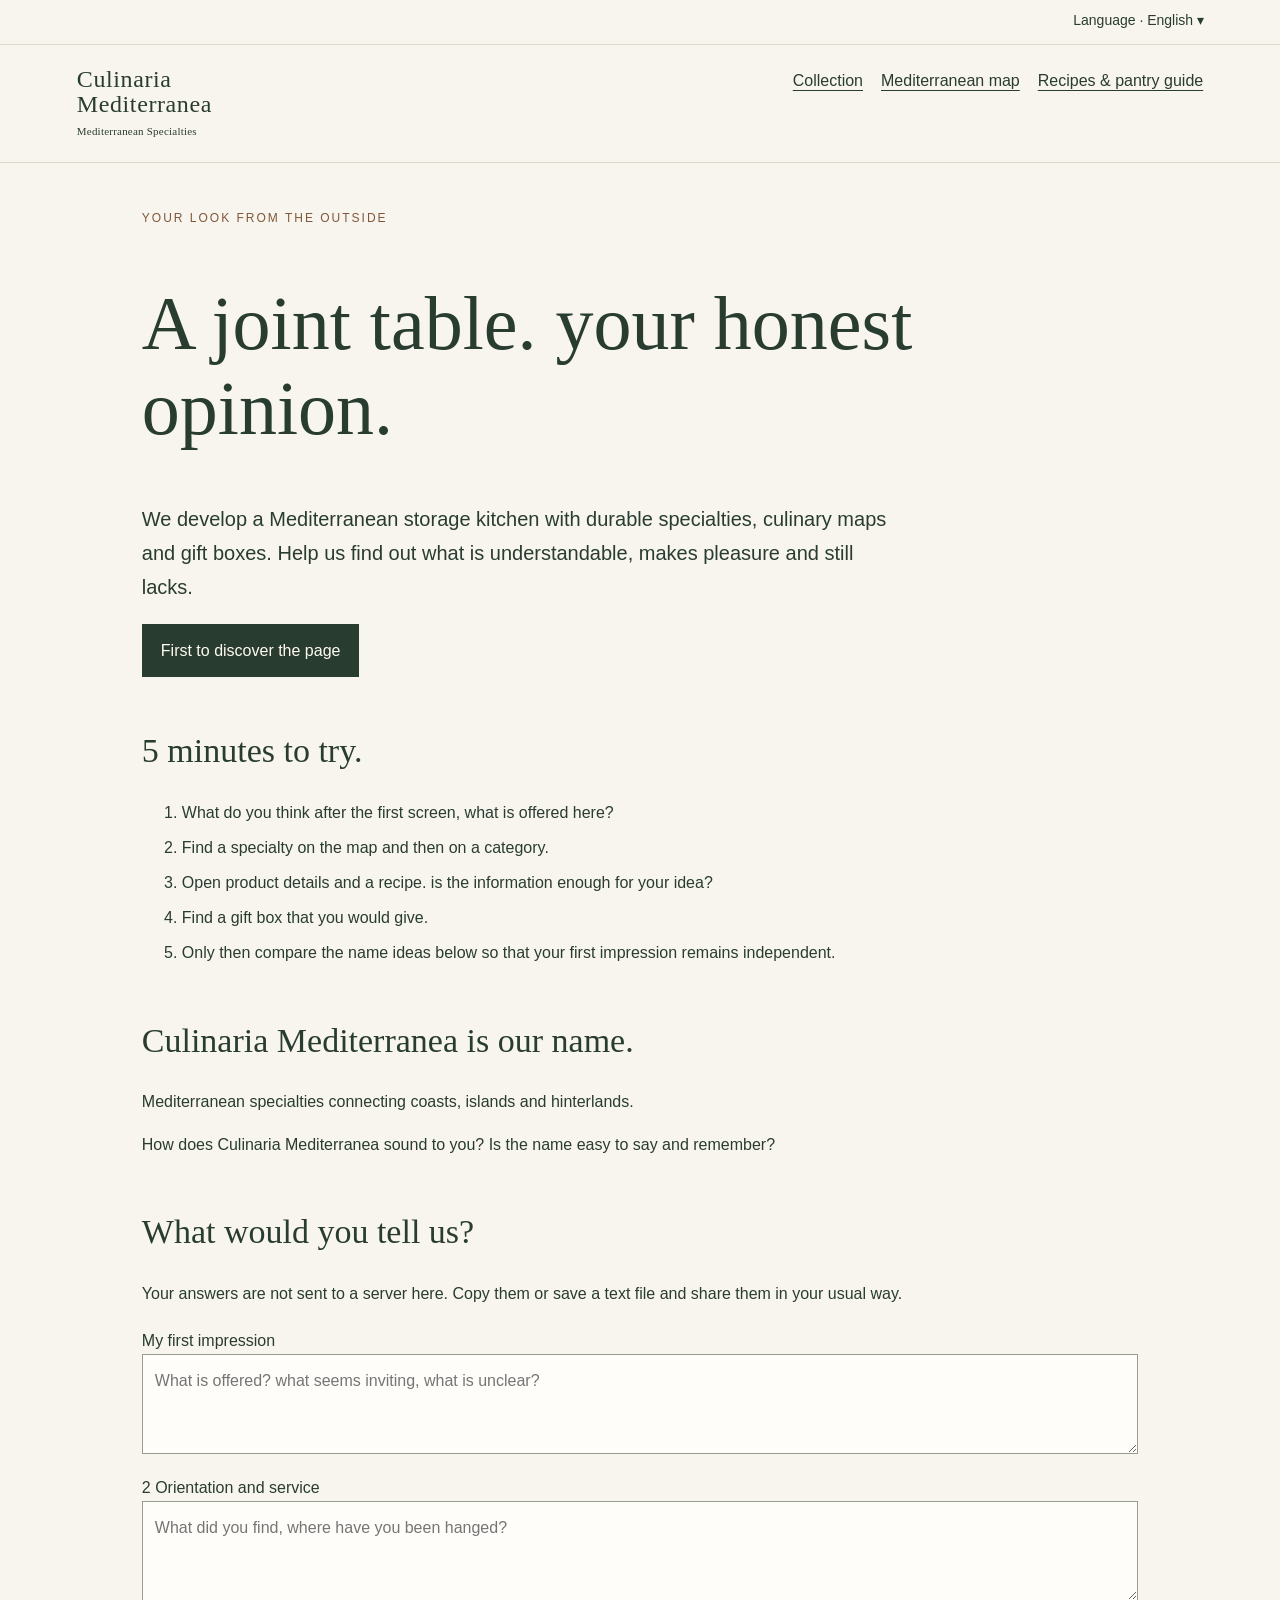
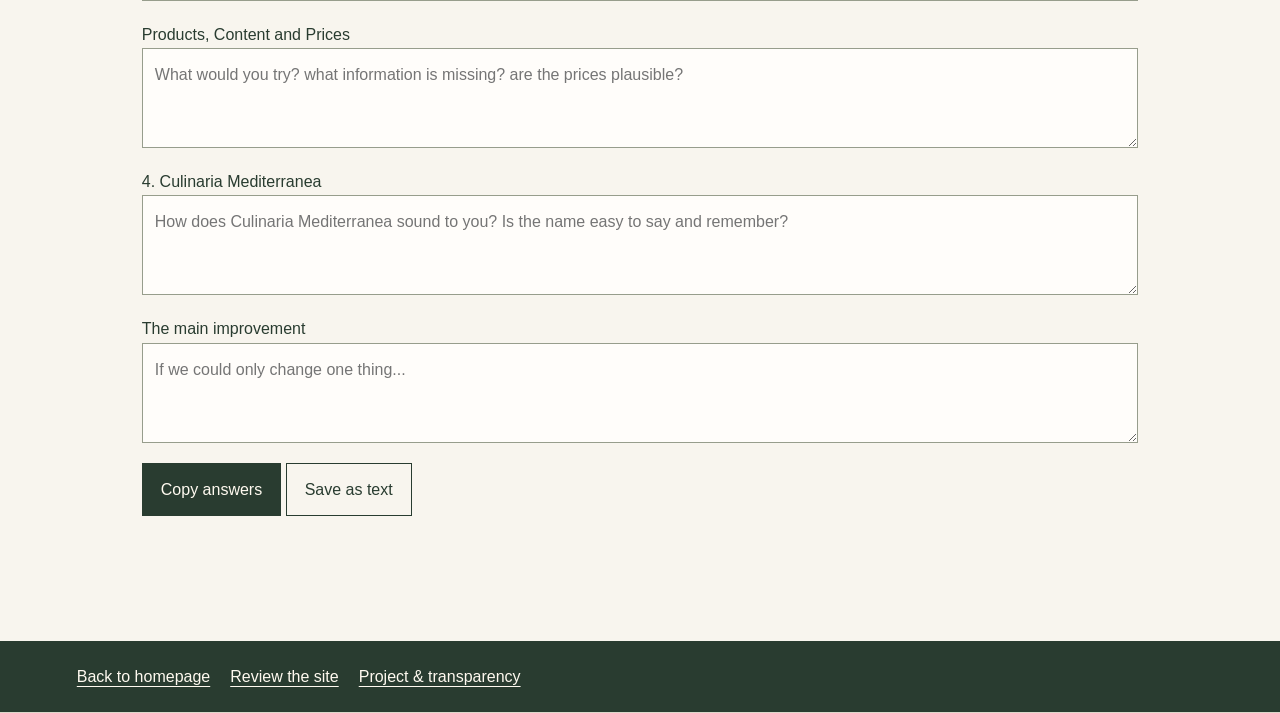
==== beurteilung.html @ 56ba29a9 "Clarify pack savings, gift budgets, box pricing and free shipping progress" ====
<!doctype html><html lang="de"><head><meta charset="utf-8"><meta name="viewport" content="width=device-width,initial-scale=1"><title>Deine Beurteilung · Culinaria Mediterranea</title><meta name="description" content="Die mediterrane Vorratsküche entdecken, Namensideen vergleichen und persönliches Feedback vorbereiten."><link rel="stylesheet" href="./editorial.css?v=20261114-seedoils-1"><link rel="stylesheet" href="./language.css?v=20261114-culinaria-mediterranea-1"><script src="./language.js?v=20261115-pricing-2"></script></head><body><a class="skip" href="#main">Zum Inhalt springen</a><header><a class="brand" href="./index.html"><span class="brand-name" translate="no">Culinaria<br>Mediterranea</span><small>Mediterrane Feinkost</small></a><nav aria-label="Hauptnavigation"><a href="./sortiment.html#collection">Sortiment</a><a href="./mittelmeer.html">Mittelmeerkarte</a><a href="./genusswissen.html">Rezepte & Warenkunde</a></nav></header><main id="main"><span class="eyebrow">Dein Blick von außen</span><h1>Ein gemeinsamer Tisch. Deine ehrliche Meinung.</h1><p class="intro">Wir entwickeln eine mediterrane Vorratsküche mit haltbaren Spezialitäten, kulinarischer Karte und Geschenkboxen. Hilf uns herauszufinden, was verständlich ist, Lust macht und noch fehlt.</p><p><a class="btn" href="./index.html">Zuerst die Seite entdecken →</a></p><section><h2>Fünf Minuten zum Ausprobieren.</h2><ol><li>Was glaubst du nach dem ersten Bildschirm, was hier angeboten wird?</li><li>Finde eine Spezialität über die Karte und anschließend über eine Kategorie.</li><li>Öffne Produktdetails und ein Rezept. Reichen die Informationen für deine Vorstellung?</li><li>Suche eine Geschenkbox, die du verschenken würdest.</li><li>Vergleiche erst danach die Namensideen unten, damit dein erster Eindruck unabhängig bleibt.</li></ol></section><section id="namen"><h2>Unser Name ist Culinaria Mediterranea.</h2><p>Mediterrane Spezialitäten, die Küsten, Inseln und Hinterländer verbinden.</p><p>Wie klingt Culinaria Mediterranea für dich? Lässt sich der Name gut aussprechen und merken?</p></section><section id="feedback"><h2>Was würdest du uns sagen?</h2><p>Deine Antworten werden hier nicht an einen Server gesendet. Du kannst sie kopieren oder als Textdatei speichern und über deinen gewohnten Weg weitergeben.</p><form id="feedback-form"><label>1. Mein erster Eindruck<textarea name="Erster Eindruck" placeholder="Was wird angeboten? Was wirkt einladend, was unklar?"></textarea></label><label>2. Orientierung und Bedienung<textarea name="Orientierung" placeholder="Was hast du gefunden, wo bist du hängen geblieben?"></textarea></label><label>3. Produkte, Inhalte und Preise<textarea name="Sortiment und Inhalt" placeholder="Was würdest du probieren? Welche Information fehlt? Wirken die Preise plausibel?"></textarea></label><label>4. Culinaria Mediterranea<textarea name="Name" placeholder="Wie klingt Culinaria Mediterranea für dich? Lässt sich der Name gut aussprechen und merken?"></textarea></label><label>5. Die wichtigste Verbesserung<textarea name="Verbesserung" placeholder="Wenn wir nur eine Sache ändern könnten …"></textarea></label><button type="button" id="copy-feedback">Antworten kopieren</button> <button type="button" class="light" id="download-feedback">Als Text speichern</button><p id="feedback-status" role="status"></p></form></section><script src="./review-feedback.js?v=20261114-culinaria-mediterranea-1"></script></main><footer><nav><a href="./index.html">Zur Startseite</a><a href="./beurteilung.html">Seite beurteilen</a><a href="./projekt.html">Projekt & Transparenz</a></nav></footer></body></html>
---- editorial.css ----
:root{--pine:#293c30;--paper:#f8f5ee;--clay:#9d7050;--line:#ded8cb}*{box-sizing:border-box}body{margin:0;background:var(--paper);color:var(--pine);font:16px/1.7 Arial,sans-serif}a{color:inherit;text-underline-offset:4px}h1,h2,h3,.brand{font-family:Georgia,serif;font-weight:400;line-height:1.12}h1{font-size:clamp(40px,7vw,76px);max-width:850px}h2{font-size:34px}h3{font-size:25px}header,footer{padding:22px 6%;border-bottom:1px solid var(--line)}header{display:flex;justify-content:space-between;gap:20px;flex-wrap:wrap}header nav{display:flex;gap:18px;flex-wrap:wrap}.brand{font-size:24px;text-decoration:none}main{max-width:1150px;margin:auto;padding:40px 6% 70px}section{margin:55px 0}.eyebrow{font-size:12px;text-transform:uppercase;letter-spacing:2px;color:#805739}.intro{font-size:20px;max-width:760px}.cards{display:grid;grid-template-columns:repeat(3,minmax(0,1fr));gap:18px}.card{background:#fffdfa;border:1px solid var(--line);padding:24px;min-width:0}.card p{color:#596153}.meta{font-size:13px;color:#596153}.btn,button{display:inline-block;border:1px solid var(--pine);background:var(--pine);color:#fffaf0;padding:12px 18px;font:inherit;text-decoration:none;cursor:pointer}.light{background:transparent;color:var(--pine)}details{border-top:1px solid var(--line);padding:16px 0}summary{cursor:pointer;font-weight:bold}li{margin:8px 0}label{display:block;margin:20px 0}textarea{display:block;width:100%;padding:12px;border:1px solid #979d8c;background:#fffdfa;font:inherit;min-height:100px}fieldset{border:1px solid var(--line);margin:24px 0;padding:20px}fieldset label{margin:10px 0}table{border-collapse:collapse;width:100%;font-size:14px}th,td{padding:14px;text-align:left;border-bottom:1px solid var(--line);vertical-align:top}.table-wrap{overflow:auto}.notice{padding:18px 22px;border-left:3px solid var(--clay);background:#eeeade}.skip{position:absolute;top:-100px}.skip:focus{top:0;background:white;padding:12px;z-index:30}:focus-visible{outline:3px solid #9d7050;outline-offset:4px}.recipe-links{display:flex;gap:10px;flex-wrap:wrap}.recipe-links a{padding:8px 12px;border:1px solid var(--line);border-radius:22px;font-size:14px}footer{background:var(--pine);color:#fffaf0}footer nav{display:flex;gap:20px;flex-wrap:wrap}@media(max-width:750px){.cards{grid-template-columns:1fr}main{padding-top:22px}h2{font-size:30px}}@media(prefers-reduced-motion:reduce){*{scroll-behavior:auto!important}}
---- language.css ----
.language-switcher{display:flex;justify-content:flex-end;background:#f8f5ee;border-bottom:1px solid #ded8cb;padding:4px 5%;font:14px/1.5 Arial,sans-serif;color:#293c30;position:relative;z-index:8}.language-switcher details{padding:0;border:0;margin:0}.language-switcher summary{cursor:pointer;padding:6px 12px;min-height:36px;list-style:none;font-weight:normal}.language-switcher summary::-webkit-details-marker{display:none}.language-switcher summary::after{content:' ▾'}.language-switcher details[open]>div{position:absolute;right:5%;top:100%;background:#fffdfa;border:1px solid #ded8cb;box-shadow:0 10px 25px #0002;padding:8px;min-width:180px;max-height:70vh;overflow:auto}.language-switcher a{display:block;padding:10px 14px;min-height:44px;text-decoration:none;color:inherit}.language-switcher a[aria-current]{background:#e8ecdf;font-weight:bold}.language-switcher a:hover,.language-switcher a:focus-visible{background:#e8ecdf}.language-switcher :focus-visible{outline:2px solid #805739;outline-offset:2px}.language-error{padding:12px 5%;background:#f8f5ee;color:#293c30;font:14px Arial,sans-serif}

.brand{letter-spacing:.08em}.brand small{text-transform:none;display:block;font-size:11px;font-weight:400;letter-spacing:.02em;line-height:1.5}

.brand-name{display:block;font-family:Georgia,"Times New Roman",serif;font-weight:400;line-height:1.03;letter-spacing:.025em;text-transform:none}.brand small{margin-top:7px}@media(max-width:440px){header .brand{font-size:17px;letter-spacing:0}header .brand small{font-size:9px;letter-spacing:0}}
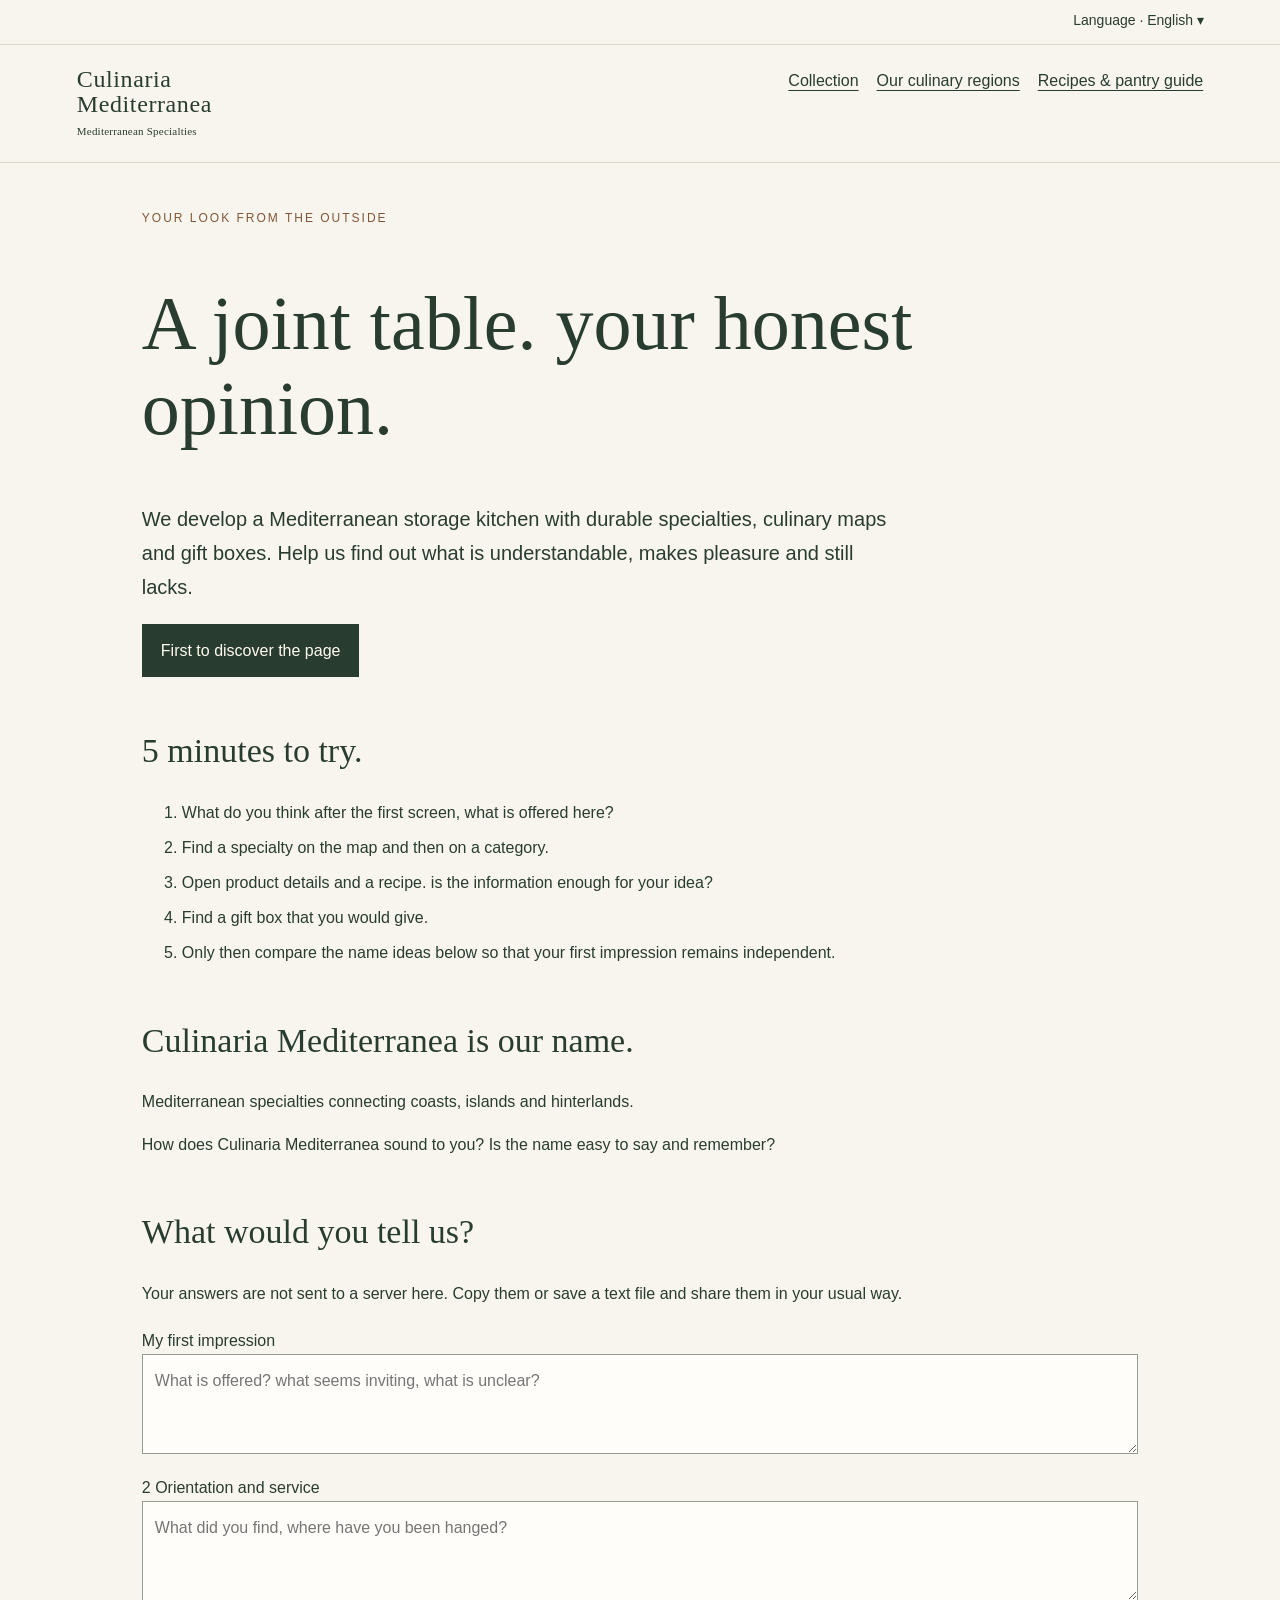
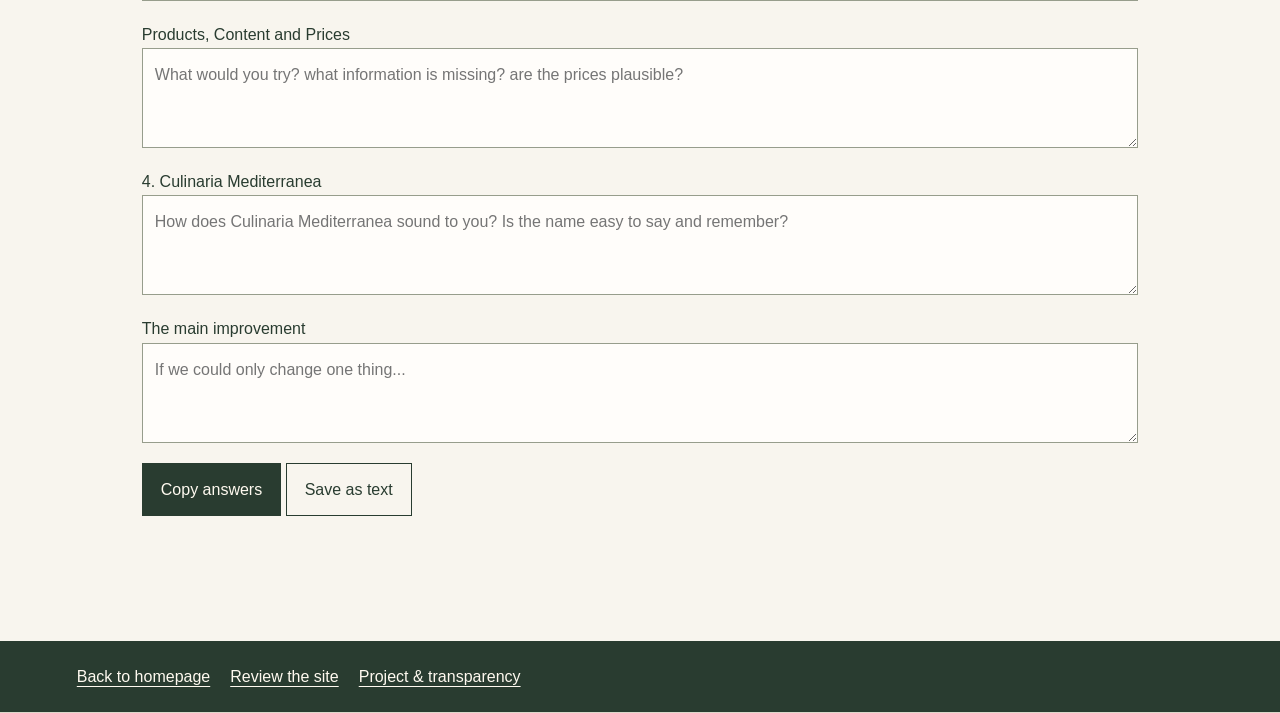
==== commit ea12d7fc: "Introduce Adriatic and Balkan region stories with static Mediterranean context" ====
--- a/beurteilung.html
+++ b/beurteilung.html
@@ -1 +1 @@
-<!doctype html><html lang="de"><head><meta charset="utf-8"><meta name="viewport" content="width=device-width,initial-scale=1"><title>Deine Beurteilung · Culinaria Mediterranea</title><meta name="description" content="Die mediterrane Vorratsküche entdecken, Namensideen vergleichen und persönliches Feedback vorbereiten."><link rel="stylesheet" href="./editorial.css?v=20261114-seedoils-1"><link rel="stylesheet" href="./language.css?v=20261114-culinaria-mediterranea-1"><script src="./language.js?v=20261115-pricing-2"></script></head><body><a class="skip" href="#main">Zum Inhalt springen</a><header><a class="brand" href="./index.html"><span class="brand-name" translate="no">Culinaria<br>Mediterranea</span><small>Mediterrane Feinkost</small></a><nav aria-label="Hauptnavigation"><a href="./sortiment.html#collection">Sortiment</a><a href="./mittelmeer.html">Mittelmeerkarte</a><a href="./genusswissen.html">Rezepte & Warenkunde</a></nav></header><main id="main"><span class="eyebrow">Dein Blick von außen</span><h1>Ein gemeinsamer Tisch. Deine ehrliche Meinung.</h1><p class="intro">Wir entwickeln eine mediterrane Vorratsküche mit haltbaren Spezialitäten, kulinarischer Karte und Geschenkboxen. Hilf uns herauszufinden, was verständlich ist, Lust macht und noch fehlt.</p><p><a class="btn" href="./index.html">Zuerst die Seite entdecken →</a></p><section><h2>Fünf Minuten zum Ausprobieren.</h2><ol><li>Was glaubst du nach dem ersten Bildschirm, was hier angeboten wird?</li><li>Finde eine Spezialität über die Karte und anschließend über eine Kategorie.</li><li>Öffne Produktdetails und ein Rezept. Reichen die Informationen für deine Vorstellung?</li><li>Suche eine Geschenkbox, die du verschenken würdest.</li><li>Vergleiche erst danach die Namensideen unten, damit dein erster Eindruck unabhängig bleibt.</li></ol></section><section id="namen"><h2>Unser Name ist Culinaria Mediterranea.</h2><p>Mediterrane Spezialitäten, die Küsten, Inseln und Hinterländer verbinden.</p><p>Wie klingt Culinaria Mediterranea für dich? Lässt sich der Name gut aussprechen und merken?</p></section><section id="feedback"><h2>Was würdest du uns sagen?</h2><p>Deine Antworten werden hier nicht an einen Server gesendet. Du kannst sie kopieren oder als Textdatei speichern und über deinen gewohnten Weg weitergeben.</p><form id="feedback-form"><label>1. Mein erster Eindruck<textarea name="Erster Eindruck" placeholder="Was wird angeboten? Was wirkt einladend, was unklar?"></textarea></label><label>2. Orientierung und Bedienung<textarea name="Orientierung" placeholder="Was hast du gefunden, wo bist du hängen geblieben?"></textarea></label><label>3. Produkte, Inhalte und Preise<textarea name="Sortiment und Inhalt" placeholder="Was würdest du probieren? Welche Information fehlt? Wirken die Preise plausibel?"></textarea></label><label>4. Culinaria Mediterranea<textarea name="Name" placeholder="Wie klingt Culinaria Mediterranea für dich? Lässt sich der Name gut aussprechen und merken?"></textarea></label><label>5. Die wichtigste Verbesserung<textarea name="Verbesserung" placeholder="Wenn wir nur eine Sache ändern könnten …"></textarea></label><button type="button" id="copy-feedback">Antworten kopieren</button> <button type="button" class="light" id="download-feedback">Als Text speichern</button><p id="feedback-status" role="status"></p></form></section><script src="./review-feedback.js?v=20261114-culinaria-mediterranea-1"></script></main><footer><nav><a href="./index.html">Zur Startseite</a><a href="./beurteilung.html">Seite beurteilen</a><a href="./projekt.html">Projekt & Transparenz</a></nav></footer></body></html>+<!doctype html><html lang="de"><head><meta charset="utf-8"><meta name="viewport" content="width=device-width,initial-scale=1"><title>Deine Beurteilung · Culinaria Mediterranea</title><meta name="description" content="Die mediterrane Vorratsküche entdecken, Namensideen vergleichen und persönliches Feedback vorbereiten."><link rel="stylesheet" href="./editorial.css?v=20261114-seedoils-1"><link rel="stylesheet" href="./language.css?v=20261114-culinaria-mediterranea-1"><script src="./language.js?v=20261115-regions-1"></script></head><body><a class="skip" href="#main">Zum Inhalt springen</a><header><a class="brand" href="./index.html"><span class="brand-name" translate="no">Culinaria<br>Mediterranea</span><small>Mediterrane Feinkost</small></a><nav aria-label="Hauptnavigation"><a href="./sortiment.html#collection">Sortiment</a><a href="./genussregionen.html">Unsere Genussregionen</a><a href="./genusswissen.html">Rezepte & Warenkunde</a></nav></header><main id="main"><span class="eyebrow">Dein Blick von außen</span><h1>Ein gemeinsamer Tisch. Deine ehrliche Meinung.</h1><p class="intro">Wir entwickeln eine mediterrane Vorratsküche mit haltbaren Spezialitäten, kulinarischer Karte und Geschenkboxen. Hilf uns herauszufinden, was verständlich ist, Lust macht und noch fehlt.</p><p><a class="btn" href="./index.html">Zuerst die Seite entdecken →</a></p><section><h2>Fünf Minuten zum Ausprobieren.</h2><ol><li>Was glaubst du nach dem ersten Bildschirm, was hier angeboten wird?</li><li>Finde eine Spezialität über die Karte und anschließend über eine Kategorie.</li><li>Öffne Produktdetails und ein Rezept. Reichen die Informationen für deine Vorstellung?</li><li>Suche eine Geschenkbox, die du verschenken würdest.</li><li>Vergleiche erst danach die Namensideen unten, damit dein erster Eindruck unabhängig bleibt.</li></ol></section><section id="namen"><h2>Unser Name ist Culinaria Mediterranea.</h2><p>Mediterrane Spezialitäten, die Küsten, Inseln und Hinterländer verbinden.</p><p>Wie klingt Culinaria Mediterranea für dich? Lässt sich der Name gut aussprechen und merken?</p></section><section id="feedback"><h2>Was würdest du uns sagen?</h2><p>Deine Antworten werden hier nicht an einen Server gesendet. Du kannst sie kopieren oder als Textdatei speichern und über deinen gewohnten Weg weitergeben.</p><form id="feedback-form"><label>1. Mein erster Eindruck<textarea name="Erster Eindruck" placeholder="Was wird angeboten? Was wirkt einladend, was unklar?"></textarea></label><label>2. Orientierung und Bedienung<textarea name="Orientierung" placeholder="Was hast du gefunden, wo bist du hängen geblieben?"></textarea></label><label>3. Produkte, Inhalte und Preise<textarea name="Sortiment und Inhalt" placeholder="Was würdest du probieren? Welche Information fehlt? Wirken die Preise plausibel?"></textarea></label><label>4. Culinaria Mediterranea<textarea name="Name" placeholder="Wie klingt Culinaria Mediterranea für dich? Lässt sich der Name gut aussprechen und merken?"></textarea></label><label>5. Die wichtigste Verbesserung<textarea name="Verbesserung" placeholder="Wenn wir nur eine Sache ändern könnten …"></textarea></label><button type="button" id="copy-feedback">Antworten kopieren</button> <button type="button" class="light" id="download-feedback">Als Text speichern</button><p id="feedback-status" role="status"></p></form></section><script src="./review-feedback.js?v=20261114-culinaria-mediterranea-1"></script></main><footer><nav><a href="./index.html">Zur Startseite</a><a href="./beurteilung.html">Seite beurteilen</a><a href="./projekt.html">Projekt & Transparenz</a></nav></footer></body></html>
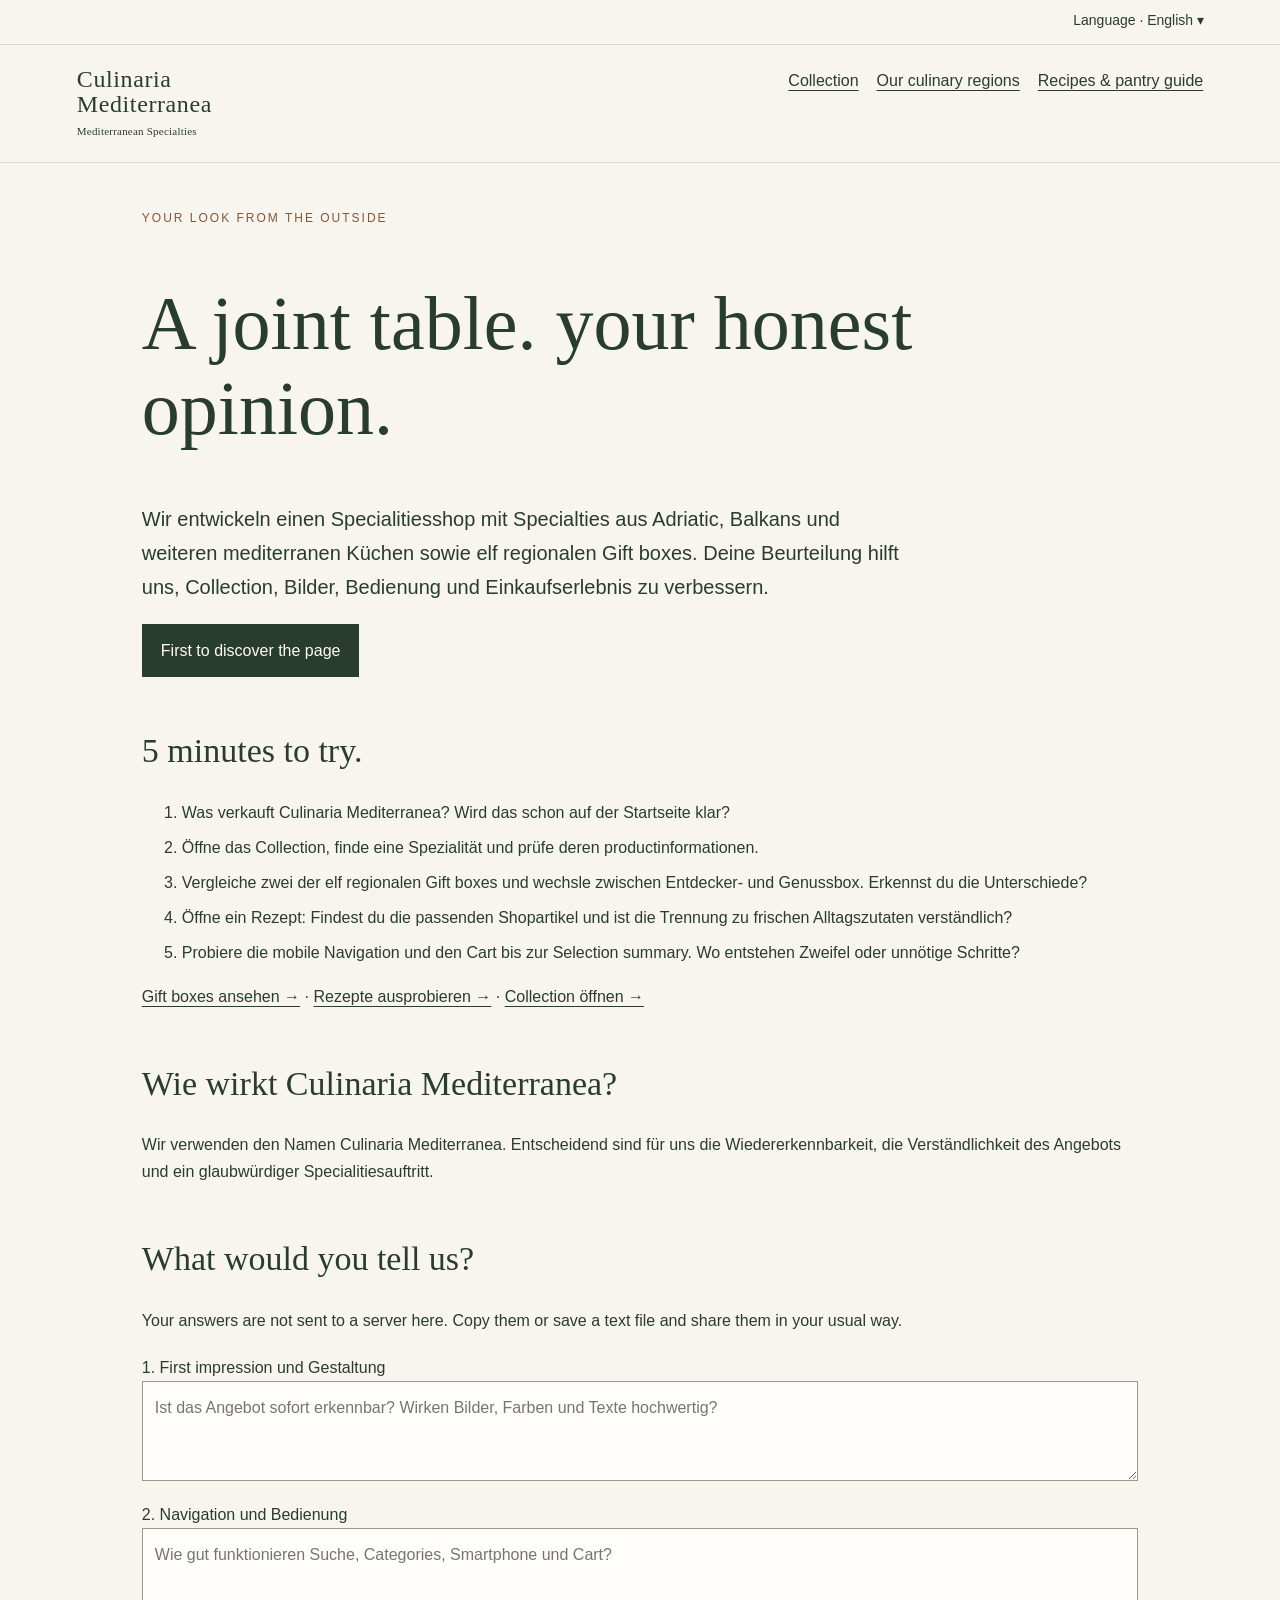
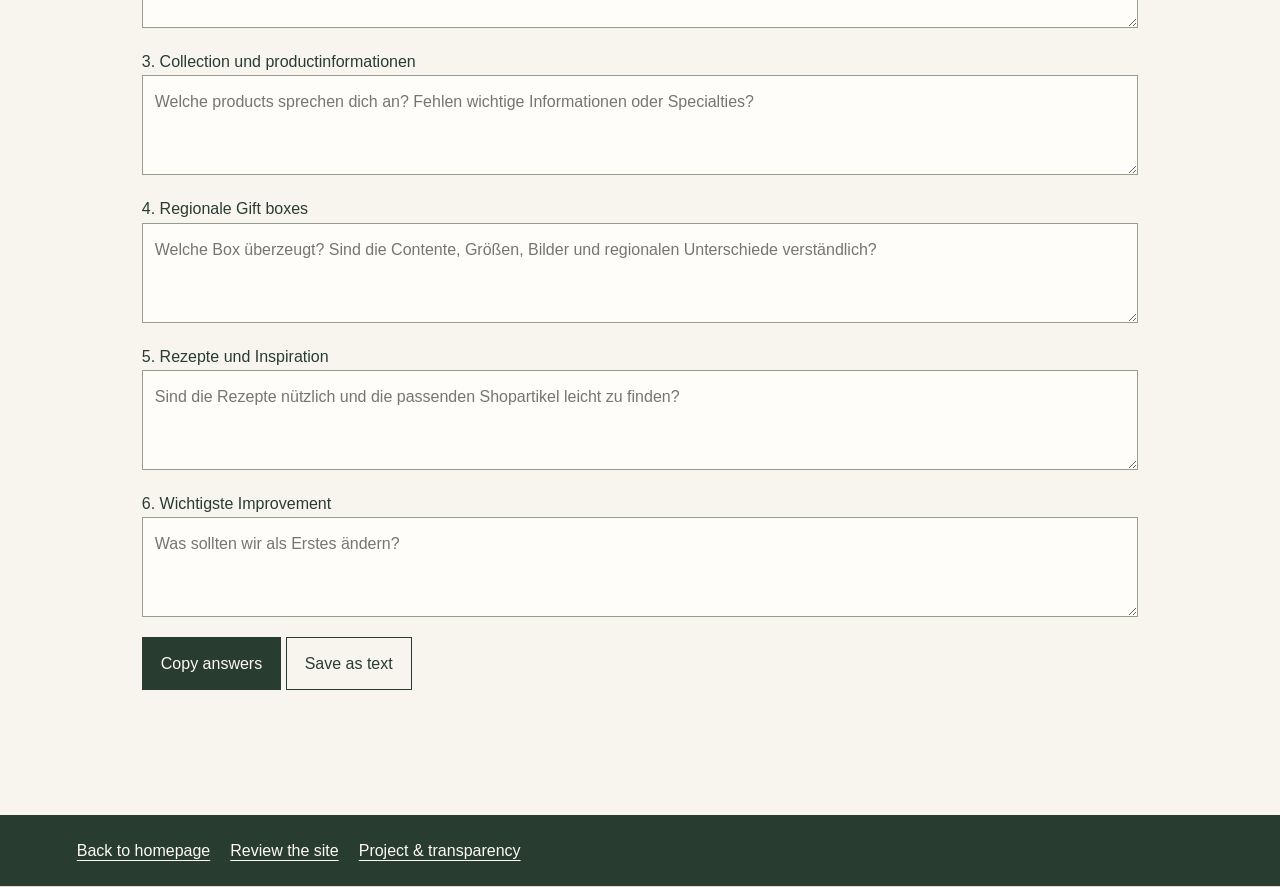
==== commit 9d2fedb8: "Update customer feedback tasks to current catalog, eleven gifts, recipes and mobile purchase flow" ====
--- a/beurteilung.html
+++ b/beurteilung.html
@@ -1 +1 @@
-<!doctype html><html lang="de"><head><meta charset="utf-8"><meta name="viewport" content="width=device-width,initial-scale=1"><title>Deine Beurteilung · Culinaria Mediterranea</title><meta name="description" content="Die mediterrane Vorratsküche entdecken, Namensideen vergleichen und persönliches Feedback vorbereiten."><link rel="stylesheet" href="./editorial.css?v=20261114-seedoils-1"><link rel="stylesheet" href="./language.css?v=20261114-culinaria-mediterranea-1"><script src="./language.js?v=20261115-regions-1"></script></head><body><a class="skip" href="#main">Zum Inhalt springen</a><header><a class="brand" href="./index.html"><span class="brand-name" translate="no">Culinaria<br>Mediterranea</span><small>Mediterrane Feinkost</small></a><nav aria-label="Hauptnavigation"><a href="./sortiment.html#collection">Sortiment</a><a href="./genussregionen.html">Unsere Genussregionen</a><a href="./genusswissen.html">Rezepte & Warenkunde</a></nav></header><main id="main"><span class="eyebrow">Dein Blick von außen</span><h1>Ein gemeinsamer Tisch. Deine ehrliche Meinung.</h1><p class="intro">Wir entwickeln eine mediterrane Vorratsküche mit haltbaren Spezialitäten, kulinarischer Karte und Geschenkboxen. Hilf uns herauszufinden, was verständlich ist, Lust macht und noch fehlt.</p><p><a class="btn" href="./index.html">Zuerst die Seite entdecken →</a></p><section><h2>Fünf Minuten zum Ausprobieren.</h2><ol><li>Was glaubst du nach dem ersten Bildschirm, was hier angeboten wird?</li><li>Finde eine Spezialität über die Karte und anschließend über eine Kategorie.</li><li>Öffne Produktdetails und ein Rezept. Reichen die Informationen für deine Vorstellung?</li><li>Suche eine Geschenkbox, die du verschenken würdest.</li><li>Vergleiche erst danach die Namensideen unten, damit dein erster Eindruck unabhängig bleibt.</li></ol></section><section id="namen"><h2>Unser Name ist Culinaria Mediterranea.</h2><p>Mediterrane Spezialitäten, die Küsten, Inseln und Hinterländer verbinden.</p><p>Wie klingt Culinaria Mediterranea für dich? Lässt sich der Name gut aussprechen und merken?</p></section><section id="feedback"><h2>Was würdest du uns sagen?</h2><p>Deine Antworten werden hier nicht an einen Server gesendet. Du kannst sie kopieren oder als Textdatei speichern und über deinen gewohnten Weg weitergeben.</p><form id="feedback-form"><label>1. Mein erster Eindruck<textarea name="Erster Eindruck" placeholder="Was wird angeboten? Was wirkt einladend, was unklar?"></textarea></label><label>2. Orientierung und Bedienung<textarea name="Orientierung" placeholder="Was hast du gefunden, wo bist du hängen geblieben?"></textarea></label><label>3. Produkte, Inhalte und Preise<textarea name="Sortiment und Inhalt" placeholder="Was würdest du probieren? Welche Information fehlt? Wirken die Preise plausibel?"></textarea></label><label>4. Culinaria Mediterranea<textarea name="Name" placeholder="Wie klingt Culinaria Mediterranea für dich? Lässt sich der Name gut aussprechen und merken?"></textarea></label><label>5. Die wichtigste Verbesserung<textarea name="Verbesserung" placeholder="Wenn wir nur eine Sache ändern könnten …"></textarea></label><button type="button" id="copy-feedback">Antworten kopieren</button> <button type="button" class="light" id="download-feedback">Als Text speichern</button><p id="feedback-status" role="status"></p></form></section><script src="./review-feedback.js?v=20261114-culinaria-mediterranea-1"></script></main><footer><nav><a href="./index.html">Zur Startseite</a><a href="./beurteilung.html">Seite beurteilen</a><a href="./projekt.html">Projekt & Transparenz</a></nav></footer></body></html>+<!doctype html><html lang="de"><head><meta charset="utf-8"><meta name="viewport" content="width=device-width,initial-scale=1"><title>Deine Beurteilung · Culinaria Mediterranea</title><meta name="description" content="Culinaria Mediterranea testen: Sortiment, elf regionale Geschenkboxen, Rezepte und Benutzerführung beurteilen."><link rel="stylesheet" href="./editorial.css?v=20261114-seedoils-1"><link rel="stylesheet" href="./language.css?v=20261114-culinaria-mediterranea-1"><script src="./language.js?v=20261115-regions-1"></script></head><body><a class="skip" href="#main">Zum Inhalt springen</a><header><a class="brand" href="./index.html"><span class="brand-name" translate="no">Culinaria<br>Mediterranea</span><small>Mediterrane Feinkost</small></a><nav aria-label="Hauptnavigation"><a href="./sortiment.html#collection">Sortiment</a><a href="./genussregionen.html">Unsere Genussregionen</a><a href="./genusswissen.html">Rezepte & Warenkunde</a></nav></header><main id="main"><span class="eyebrow">Dein Blick von außen</span><h1>Ein gemeinsamer Tisch. Deine ehrliche Meinung.</h1><p class="intro">Wir entwickeln einen Feinkostshop mit Spezialitäten aus Adria, Balkan und weiteren mediterranen Küchen sowie elf regionalen Geschenkboxen. Deine Beurteilung hilft uns, Sortiment, Bilder, Bedienung und Einkaufserlebnis zu verbessern.</p><p><a class="btn" href="./index.html">Zuerst die Seite entdecken →</a></p><section><h2>Fünf Minuten zum Ausprobieren.</h2><ol><li>Was verkauft Culinaria Mediterranea? Wird das schon auf der Startseite klar?</li><li>Öffne das Sortiment, finde eine Spezialität und prüfe deren Produktinformationen.</li><li>Vergleiche zwei der elf regionalen Geschenkboxen und wechsle zwischen Entdecker- und Genussbox. Erkennst du die Unterschiede?</li><li>Öffne ein Rezept: Findest du die passenden Shopartikel und ist die Trennung zu frischen Alltagszutaten verständlich?</li><li>Probiere die mobile Navigation und den Warenkorb bis zur Bestellübersicht. Wo entstehen Zweifel oder unnötige Schritte?</li></ol><p><a href="./index.html#gifts">Geschenkboxen ansehen →</a> · <a href="./genusswissen.html#rezepte">Rezepte ausprobieren →</a> · <a href="./sortiment.html#collection">Sortiment öffnen →</a></p></section><section id="namen"><h2>Wie wirkt Culinaria Mediterranea?</h2><p>Wir verwenden den Namen Culinaria Mediterranea. Entscheidend sind für uns die Wiedererkennbarkeit, die Verständlichkeit des Angebots und ein glaubwürdiger Feinkostauftritt.</p></section><section id="feedback"><h2>Was würdest du uns sagen?</h2><p>Deine Antworten werden hier nicht an einen Server gesendet. Du kannst sie kopieren oder als Textdatei speichern und über deinen gewohnten Weg weitergeben.</p><form id="feedback-form"><label>1. Erster Eindruck und Gestaltung<textarea name="Eindruck und Gestaltung" placeholder="Ist das Angebot sofort erkennbar? Wirken Bilder, Farben und Texte hochwertig?"></textarea></label><label>2. Navigation und Bedienung<textarea name="Bedienung" placeholder="Wie gut funktionieren Suche, Kategorien, Smartphone und Warenkorb?"></textarea></label><label>3. Sortiment und Produktinformationen<textarea name="Sortiment" placeholder="Welche Produkte sprechen dich an? Fehlen wichtige Informationen oder Spezialitäten?"></textarea></label><label>4. Regionale Geschenkboxen<textarea name="Geschenkboxen" placeholder="Welche Box überzeugt? Sind die Inhalte, Größen, Bilder und regionalen Unterschiede verständlich?"></textarea></label><label>5. Rezepte und Inspiration<textarea name="Rezepte" placeholder="Sind die Rezepte nützlich und die passenden Shopartikel leicht zu finden?"></textarea></label><label>6. Wichtigste Verbesserung<textarea name="Verbesserung" placeholder="Was sollten wir als Erstes ändern?"></textarea></label><button type="button" id="copy-feedback">Antworten kopieren</button> <button type="button" class="light" id="download-feedback">Als Text speichern</button><p id="feedback-status" role="status"></p></form></section><script src="./review-feedback.js?v=20261114-culinaria-mediterranea-1"></script></main><footer><nav><a href="./index.html">Zur Startseite</a><a href="./beurteilung.html">Seite beurteilen</a><a href="./projekt.html">Projekt & Transparenz</a></nav></footer></body></html>
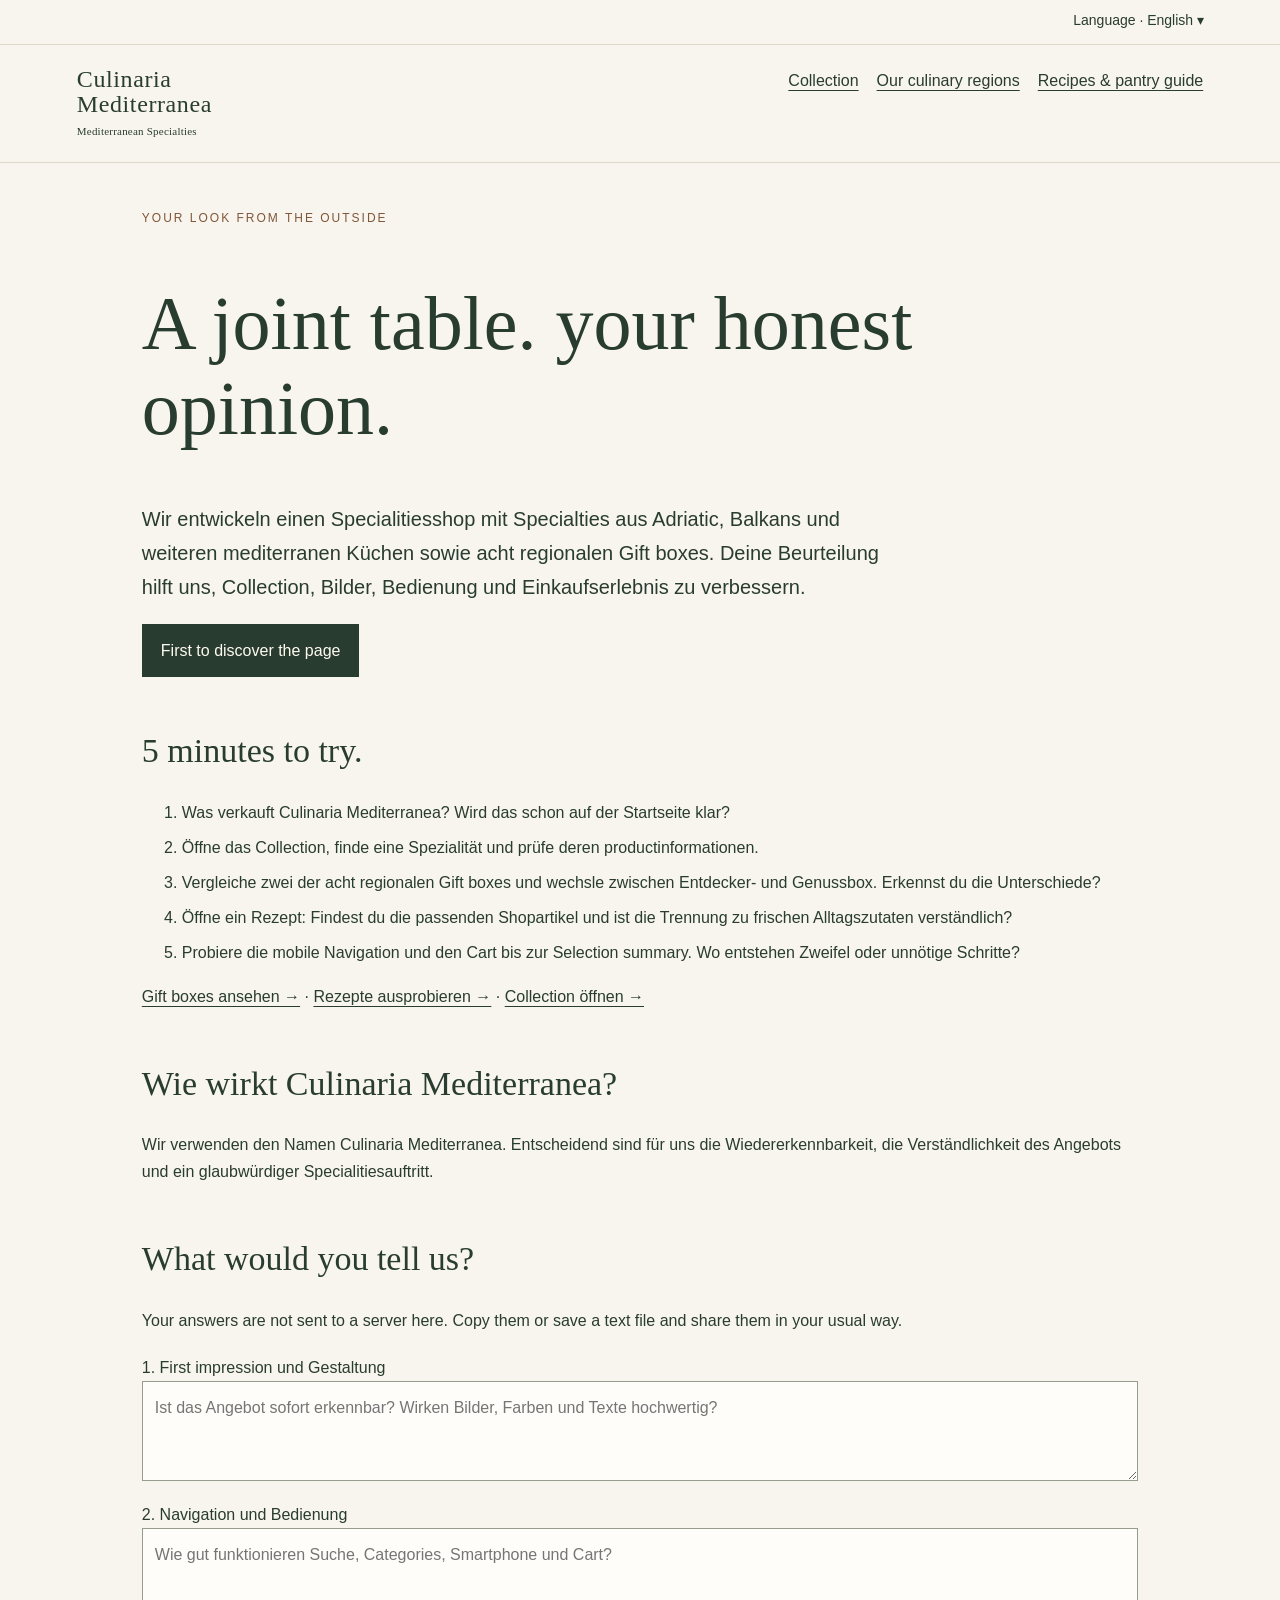
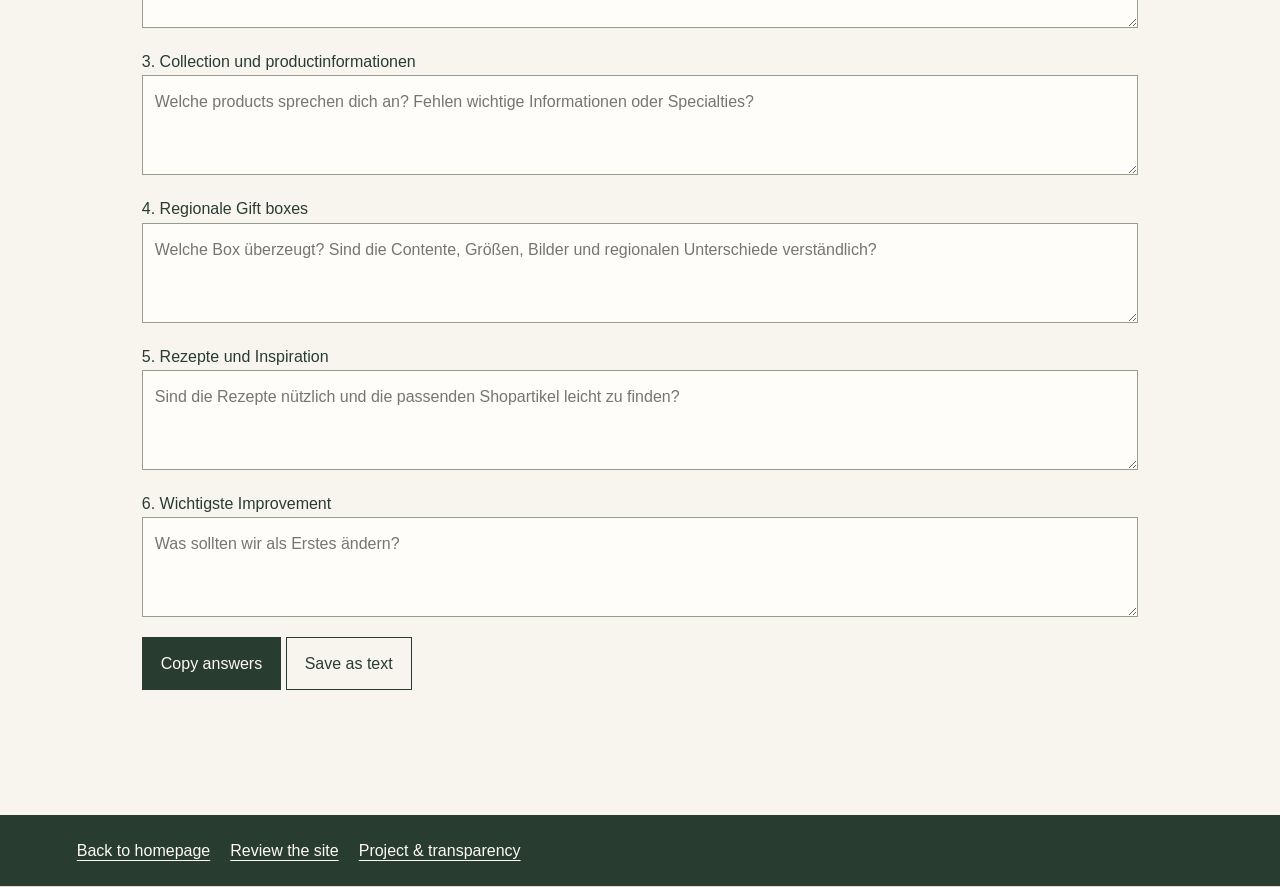
==== commit 127bee21: "Align regional navigation and editorial content with eight regional gift collections" ====
--- a/beurteilung.html
+++ b/beurteilung.html
@@ -1 +1 @@
-<!doctype html><html lang="de"><head><meta charset="utf-8"><meta name="viewport" content="width=device-width,initial-scale=1"><title>Deine Beurteilung · Culinaria Mediterranea</title><meta name="description" content="Culinaria Mediterranea testen: Sortiment, elf regionale Geschenkboxen, Rezepte und Benutzerführung beurteilen."><link rel="stylesheet" href="./editorial.css?v=20261114-seedoils-1"><link rel="stylesheet" href="./language.css?v=20261114-culinaria-mediterranea-1"><script src="./language.js?v=20261115-regions-1"></script></head><body><a class="skip" href="#main">Zum Inhalt springen</a><header><a class="brand" href="./index.html"><span class="brand-name" translate="no">Culinaria<br>Mediterranea</span><small>Mediterrane Feinkost</small></a><nav aria-label="Hauptnavigation"><a href="./sortiment.html#collection">Sortiment</a><a href="./genussregionen.html">Unsere Genussregionen</a><a href="./genusswissen.html">Rezepte & Warenkunde</a></nav></header><main id="main"><span class="eyebrow">Dein Blick von außen</span><h1>Ein gemeinsamer Tisch. Deine ehrliche Meinung.</h1><p class="intro">Wir entwickeln einen Feinkostshop mit Spezialitäten aus Adria, Balkan und weiteren mediterranen Küchen sowie elf regionalen Geschenkboxen. Deine Beurteilung hilft uns, Sortiment, Bilder, Bedienung und Einkaufserlebnis zu verbessern.</p><p><a class="btn" href="./index.html">Zuerst die Seite entdecken →</a></p><section><h2>Fünf Minuten zum Ausprobieren.</h2><ol><li>Was verkauft Culinaria Mediterranea? Wird das schon auf der Startseite klar?</li><li>Öffne das Sortiment, finde eine Spezialität und prüfe deren Produktinformationen.</li><li>Vergleiche zwei der elf regionalen Geschenkboxen und wechsle zwischen Entdecker- und Genussbox. Erkennst du die Unterschiede?</li><li>Öffne ein Rezept: Findest du die passenden Shopartikel und ist die Trennung zu frischen Alltagszutaten verständlich?</li><li>Probiere die mobile Navigation und den Warenkorb bis zur Bestellübersicht. Wo entstehen Zweifel oder unnötige Schritte?</li></ol><p><a href="./index.html#gifts">Geschenkboxen ansehen →</a> · <a href="./genusswissen.html#rezepte">Rezepte ausprobieren →</a> · <a href="./sortiment.html#collection">Sortiment öffnen →</a></p></section><section id="namen"><h2>Wie wirkt Culinaria Mediterranea?</h2><p>Wir verwenden den Namen Culinaria Mediterranea. Entscheidend sind für uns die Wiedererkennbarkeit, die Verständlichkeit des Angebots und ein glaubwürdiger Feinkostauftritt.</p></section><section id="feedback"><h2>Was würdest du uns sagen?</h2><p>Deine Antworten werden hier nicht an einen Server gesendet. Du kannst sie kopieren oder als Textdatei speichern und über deinen gewohnten Weg weitergeben.</p><form id="feedback-form"><label>1. Erster Eindruck und Gestaltung<textarea name="Eindruck und Gestaltung" placeholder="Ist das Angebot sofort erkennbar? Wirken Bilder, Farben und Texte hochwertig?"></textarea></label><label>2. Navigation und Bedienung<textarea name="Bedienung" placeholder="Wie gut funktionieren Suche, Kategorien, Smartphone und Warenkorb?"></textarea></label><label>3. Sortiment und Produktinformationen<textarea name="Sortiment" placeholder="Welche Produkte sprechen dich an? Fehlen wichtige Informationen oder Spezialitäten?"></textarea></label><label>4. Regionale Geschenkboxen<textarea name="Geschenkboxen" placeholder="Welche Box überzeugt? Sind die Inhalte, Größen, Bilder und regionalen Unterschiede verständlich?"></textarea></label><label>5. Rezepte und Inspiration<textarea name="Rezepte" placeholder="Sind die Rezepte nützlich und die passenden Shopartikel leicht zu finden?"></textarea></label><label>6. Wichtigste Verbesserung<textarea name="Verbesserung" placeholder="Was sollten wir als Erstes ändern?"></textarea></label><button type="button" id="copy-feedback">Antworten kopieren</button> <button type="button" class="light" id="download-feedback">Als Text speichern</button><p id="feedback-status" role="status"></p></form></section><script src="./review-feedback.js?v=20261114-culinaria-mediterranea-1"></script></main><footer><nav><a href="./index.html">Zur Startseite</a><a href="./beurteilung.html">Seite beurteilen</a><a href="./projekt.html">Projekt & Transparenz</a></nav></footer></body></html>+<!doctype html><html lang="de"><head><meta charset="utf-8"><meta name="viewport" content="width=device-width,initial-scale=1"><title>Deine Beurteilung · Culinaria Mediterranea</title><meta name="description" content="Culinaria Mediterranea testen: Sortiment, acht regionale Geschenkboxen, Rezepte und Benutzerführung beurteilen."><link rel="stylesheet" href="./editorial.css?v=20261114-seedoils-1"><link rel="stylesheet" href="./language.css?v=20261114-culinaria-mediterranea-1"><script src="./language.js?v=20261115-regions-1"></script></head><body><a class="skip" href="#main">Zum Inhalt springen</a><header><a class="brand" href="./index.html"><span class="brand-name" translate="no">Culinaria<br>Mediterranea</span><small>Mediterrane Feinkost</small></a><nav aria-label="Hauptnavigation"><a href="./sortiment.html#collection">Sortiment</a><a href="./genussregionen.html">Unsere Genussregionen</a><a href="./genusswissen.html">Rezepte & Warenkunde</a></nav></header><main id="main"><span class="eyebrow">Dein Blick von außen</span><h1>Ein gemeinsamer Tisch. Deine ehrliche Meinung.</h1><p class="intro">Wir entwickeln einen Feinkostshop mit Spezialitäten aus Adria, Balkan und weiteren mediterranen Küchen sowie acht regionalen Geschenkboxen. Deine Beurteilung hilft uns, Sortiment, Bilder, Bedienung und Einkaufserlebnis zu verbessern.</p><p><a class="btn" href="./index.html">Zuerst die Seite entdecken →</a></p><section><h2>Fünf Minuten zum Ausprobieren.</h2><ol><li>Was verkauft Culinaria Mediterranea? Wird das schon auf der Startseite klar?</li><li>Öffne das Sortiment, finde eine Spezialität und prüfe deren Produktinformationen.</li><li>Vergleiche zwei der acht regionalen Geschenkboxen und wechsle zwischen Entdecker- und Genussbox. Erkennst du die Unterschiede?</li><li>Öffne ein Rezept: Findest du die passenden Shopartikel und ist die Trennung zu frischen Alltagszutaten verständlich?</li><li>Probiere die mobile Navigation und den Warenkorb bis zur Bestellübersicht. Wo entstehen Zweifel oder unnötige Schritte?</li></ol><p><a href="./index.html#gifts">Geschenkboxen ansehen →</a> · <a href="./genusswissen.html#rezepte">Rezepte ausprobieren →</a> · <a href="./sortiment.html#collection">Sortiment öffnen →</a></p></section><section id="namen"><h2>Wie wirkt Culinaria Mediterranea?</h2><p>Wir verwenden den Namen Culinaria Mediterranea. Entscheidend sind für uns die Wiedererkennbarkeit, die Verständlichkeit des Angebots und ein glaubwürdiger Feinkostauftritt.</p></section><section id="feedback"><h2>Was würdest du uns sagen?</h2><p>Deine Antworten werden hier nicht an einen Server gesendet. Du kannst sie kopieren oder als Textdatei speichern und über deinen gewohnten Weg weitergeben.</p><form id="feedback-form"><label>1. Erster Eindruck und Gestaltung<textarea name="Eindruck und Gestaltung" placeholder="Ist das Angebot sofort erkennbar? Wirken Bilder, Farben und Texte hochwertig?"></textarea></label><label>2. Navigation und Bedienung<textarea name="Bedienung" placeholder="Wie gut funktionieren Suche, Kategorien, Smartphone und Warenkorb?"></textarea></label><label>3. Sortiment und Produktinformationen<textarea name="Sortiment" placeholder="Welche Produkte sprechen dich an? Fehlen wichtige Informationen oder Spezialitäten?"></textarea></label><label>4. Regionale Geschenkboxen<textarea name="Geschenkboxen" placeholder="Welche Box überzeugt? Sind die Inhalte, Größen, Bilder und regionalen Unterschiede verständlich?"></textarea></label><label>5. Rezepte und Inspiration<textarea name="Rezepte" placeholder="Sind die Rezepte nützlich und die passenden Shopartikel leicht zu finden?"></textarea></label><label>6. Wichtigste Verbesserung<textarea name="Verbesserung" placeholder="Was sollten wir als Erstes ändern?"></textarea></label><button type="button" id="copy-feedback">Antworten kopieren</button> <button type="button" class="light" id="download-feedback">Als Text speichern</button><p id="feedback-status" role="status"></p></form></section><script src="./review-feedback.js?v=20261114-culinaria-mediterranea-1"></script></main><footer><nav><a href="./index.html">Zur Startseite</a><a href="./beurteilung.html">Seite beurteilen</a><a href="./projekt.html">Projekt & Transparenz</a></nav></footer></body></html>
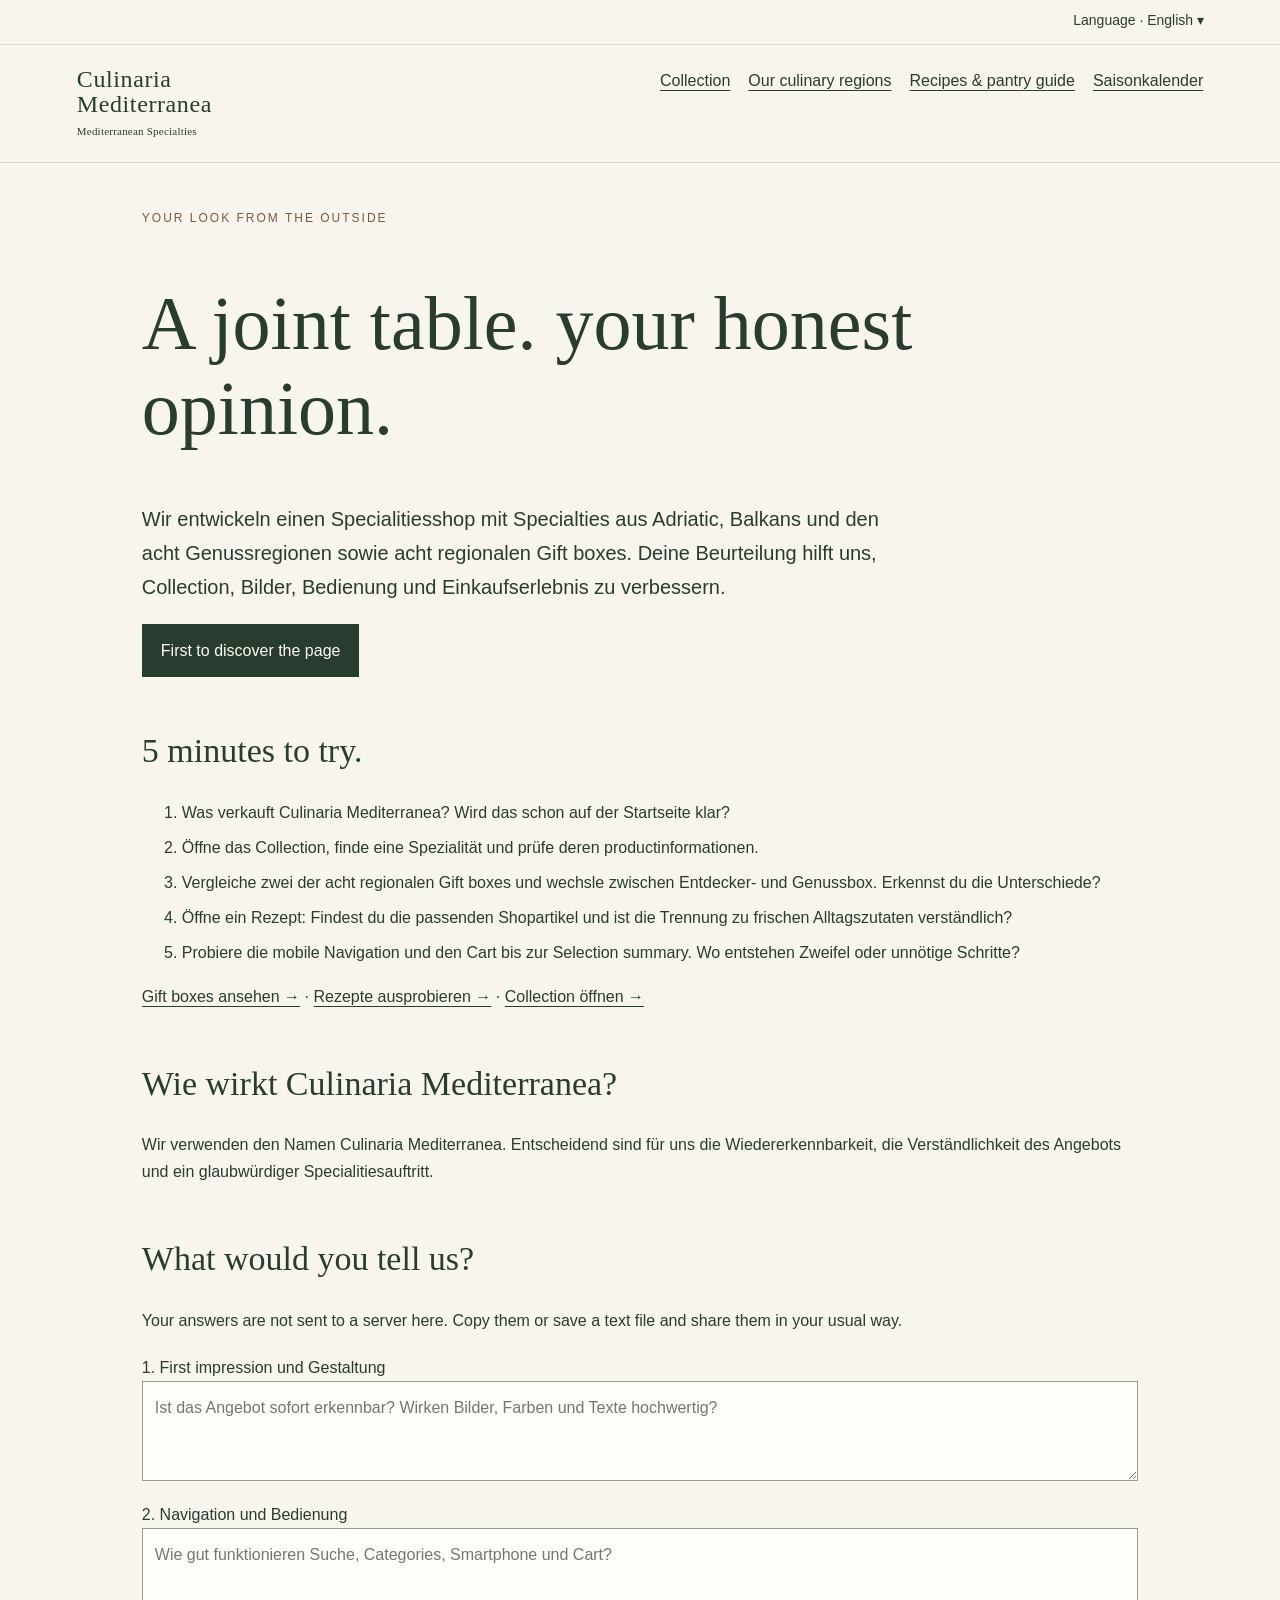
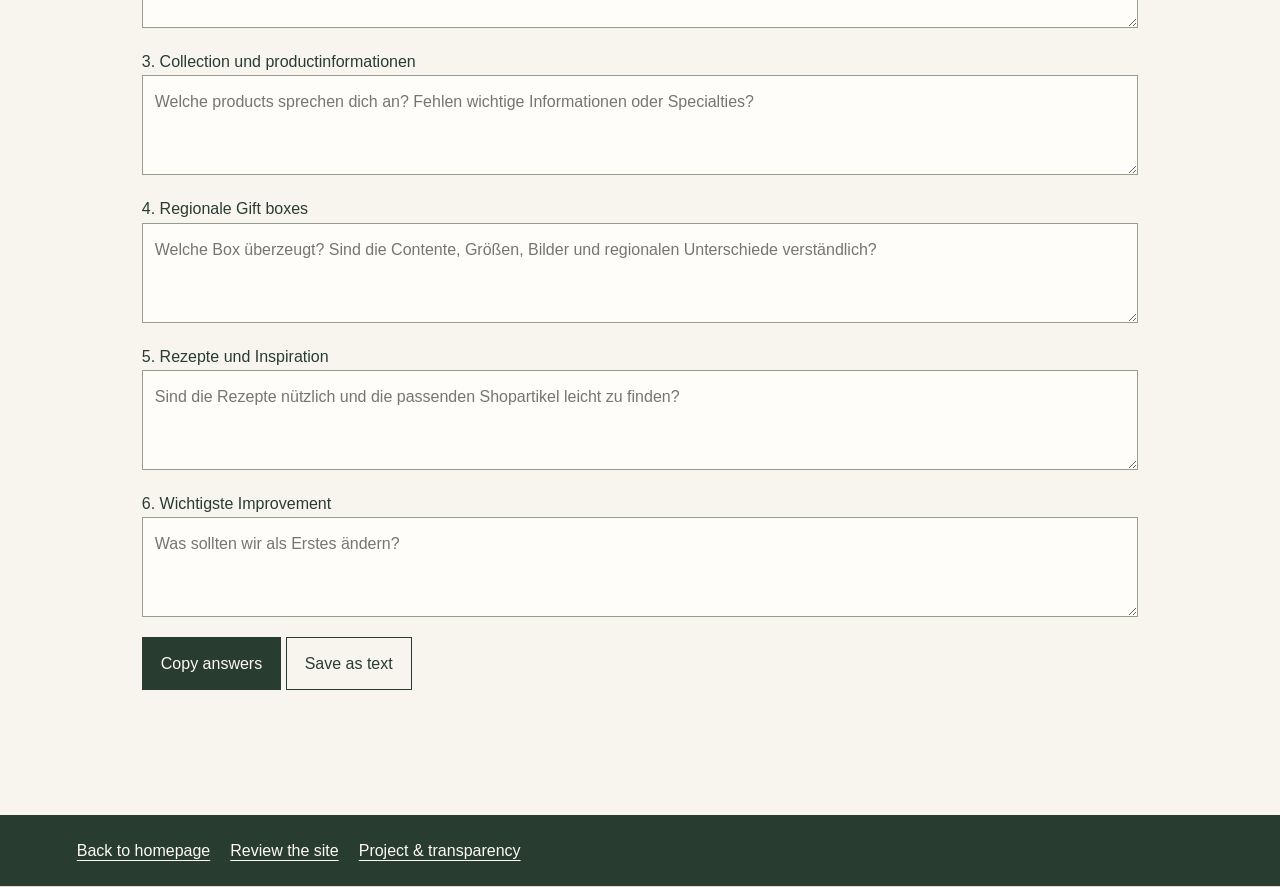
==== commit 36c16064: "Align customer-facing regional content and link seasonal knowledge" ====
--- a/beurteilung.html
+++ b/beurteilung.html
@@ -1 +1 @@
-<!doctype html><html lang="de"><head><meta charset="utf-8"><meta name="viewport" content="width=device-width,initial-scale=1"><title>Deine Beurteilung · Culinaria Mediterranea</title><meta name="description" content="Culinaria Mediterranea testen: Sortiment, acht regionale Geschenkboxen, Rezepte und Benutzerführung beurteilen."><link rel="stylesheet" href="./editorial.css?v=20261114-seedoils-1"><link rel="stylesheet" href="./language.css?v=20261114-culinaria-mediterranea-1"><script src="./language.js?v=20261115-regions-1"></script></head><body><a class="skip" href="#main">Zum Inhalt springen</a><header><a class="brand" href="./index.html"><span class="brand-name" translate="no">Culinaria<br>Mediterranea</span><small>Mediterrane Feinkost</small></a><nav aria-label="Hauptnavigation"><a href="./sortiment.html#collection">Sortiment</a><a href="./genussregionen.html">Unsere Genussregionen</a><a href="./genusswissen.html">Rezepte & Warenkunde</a></nav></header><main id="main"><span class="eyebrow">Dein Blick von außen</span><h1>Ein gemeinsamer Tisch. Deine ehrliche Meinung.</h1><p class="intro">Wir entwickeln einen Feinkostshop mit Spezialitäten aus Adria, Balkan und weiteren mediterranen Küchen sowie acht regionalen Geschenkboxen. Deine Beurteilung hilft uns, Sortiment, Bilder, Bedienung und Einkaufserlebnis zu verbessern.</p><p><a class="btn" href="./index.html">Zuerst die Seite entdecken →</a></p><section><h2>Fünf Minuten zum Ausprobieren.</h2><ol><li>Was verkauft Culinaria Mediterranea? Wird das schon auf der Startseite klar?</li><li>Öffne das Sortiment, finde eine Spezialität und prüfe deren Produktinformationen.</li><li>Vergleiche zwei der acht regionalen Geschenkboxen und wechsle zwischen Entdecker- und Genussbox. Erkennst du die Unterschiede?</li><li>Öffne ein Rezept: Findest du die passenden Shopartikel und ist die Trennung zu frischen Alltagszutaten verständlich?</li><li>Probiere die mobile Navigation und den Warenkorb bis zur Bestellübersicht. Wo entstehen Zweifel oder unnötige Schritte?</li></ol><p><a href="./index.html#gifts">Geschenkboxen ansehen →</a> · <a href="./genusswissen.html#rezepte">Rezepte ausprobieren →</a> · <a href="./sortiment.html#collection">Sortiment öffnen →</a></p></section><section id="namen"><h2>Wie wirkt Culinaria Mediterranea?</h2><p>Wir verwenden den Namen Culinaria Mediterranea. Entscheidend sind für uns die Wiedererkennbarkeit, die Verständlichkeit des Angebots und ein glaubwürdiger Feinkostauftritt.</p></section><section id="feedback"><h2>Was würdest du uns sagen?</h2><p>Deine Antworten werden hier nicht an einen Server gesendet. Du kannst sie kopieren oder als Textdatei speichern und über deinen gewohnten Weg weitergeben.</p><form id="feedback-form"><label>1. Erster Eindruck und Gestaltung<textarea name="Eindruck und Gestaltung" placeholder="Ist das Angebot sofort erkennbar? Wirken Bilder, Farben und Texte hochwertig?"></textarea></label><label>2. Navigation und Bedienung<textarea name="Bedienung" placeholder="Wie gut funktionieren Suche, Kategorien, Smartphone und Warenkorb?"></textarea></label><label>3. Sortiment und Produktinformationen<textarea name="Sortiment" placeholder="Welche Produkte sprechen dich an? Fehlen wichtige Informationen oder Spezialitäten?"></textarea></label><label>4. Regionale Geschenkboxen<textarea name="Geschenkboxen" placeholder="Welche Box überzeugt? Sind die Inhalte, Größen, Bilder und regionalen Unterschiede verständlich?"></textarea></label><label>5. Rezepte und Inspiration<textarea name="Rezepte" placeholder="Sind die Rezepte nützlich und die passenden Shopartikel leicht zu finden?"></textarea></label><label>6. Wichtigste Verbesserung<textarea name="Verbesserung" placeholder="Was sollten wir als Erstes ändern?"></textarea></label><button type="button" id="copy-feedback">Antworten kopieren</button> <button type="button" class="light" id="download-feedback">Als Text speichern</button><p id="feedback-status" role="status"></p></form></section><script src="./review-feedback.js?v=20261114-culinaria-mediterranea-1"></script></main><footer><nav><a href="./index.html">Zur Startseite</a><a href="./beurteilung.html">Seite beurteilen</a><a href="./projekt.html">Projekt & Transparenz</a></nav></footer></body></html>+<!doctype html><html lang="de"><head><meta charset="utf-8"><meta name="viewport" content="width=device-width,initial-scale=1"><title>Deine Beurteilung · Culinaria Mediterranea</title><meta name="description" content="Culinaria Mediterranea testen: Sortiment, acht regionale Geschenkboxen, Rezepte und Benutzerführung beurteilen."><link rel="stylesheet" href="./editorial.css?v=20261114-seedoils-1"><link rel="stylesheet" href="./language.css?v=20261114-culinaria-mediterranea-1"><script src="./language.js?v=20261115-regions-1"></script></head><body><a class="skip" href="#main">Zum Inhalt springen</a><header><a class="brand" href="./index.html"><span class="brand-name" translate="no">Culinaria<br>Mediterranea</span><small>Mediterrane Feinkost</small></a><nav aria-label="Hauptnavigation"><a href="./sortiment.html#collection">Sortiment</a><a href="./genussregionen.html">Unsere Genussregionen</a><a href="./genusswissen.html">Rezepte & Warenkunde</a><a href="./genusswissen.html#saison">Saisonkalender</a></nav></header><main id="main"><span class="eyebrow">Dein Blick von außen</span><h1>Ein gemeinsamer Tisch. Deine ehrliche Meinung.</h1><p class="intro">Wir entwickeln einen Feinkostshop mit Spezialitäten aus Adria, Balkan und den acht Genussregionen sowie acht regionalen Geschenkboxen. Deine Beurteilung hilft uns, Sortiment, Bilder, Bedienung und Einkaufserlebnis zu verbessern.</p><p><a class="btn" href="./index.html">Zuerst die Seite entdecken →</a></p><section><h2>Fünf Minuten zum Ausprobieren.</h2><ol><li>Was verkauft Culinaria Mediterranea? Wird das schon auf der Startseite klar?</li><li>Öffne das Sortiment, finde eine Spezialität und prüfe deren Produktinformationen.</li><li>Vergleiche zwei der acht regionalen Geschenkboxen und wechsle zwischen Entdecker- und Genussbox. Erkennst du die Unterschiede?</li><li>Öffne ein Rezept: Findest du die passenden Shopartikel und ist die Trennung zu frischen Alltagszutaten verständlich?</li><li>Probiere die mobile Navigation und den Warenkorb bis zur Bestellübersicht. Wo entstehen Zweifel oder unnötige Schritte?</li></ol><p><a href="./index.html#gifts">Geschenkboxen ansehen →</a> · <a href="./genusswissen.html#rezepte">Rezepte ausprobieren →</a> · <a href="./sortiment.html#collection">Sortiment öffnen →</a></p></section><section id="namen"><h2>Wie wirkt Culinaria Mediterranea?</h2><p>Wir verwenden den Namen Culinaria Mediterranea. Entscheidend sind für uns die Wiedererkennbarkeit, die Verständlichkeit des Angebots und ein glaubwürdiger Feinkostauftritt.</p></section><section id="feedback"><h2>Was würdest du uns sagen?</h2><p>Deine Antworten werden hier nicht an einen Server gesendet. Du kannst sie kopieren oder als Textdatei speichern und über deinen gewohnten Weg weitergeben.</p><form id="feedback-form"><label>1. Erster Eindruck und Gestaltung<textarea name="Eindruck und Gestaltung" placeholder="Ist das Angebot sofort erkennbar? Wirken Bilder, Farben und Texte hochwertig?"></textarea></label><label>2. Navigation und Bedienung<textarea name="Bedienung" placeholder="Wie gut funktionieren Suche, Kategorien, Smartphone und Warenkorb?"></textarea></label><label>3. Sortiment und Produktinformationen<textarea name="Sortiment" placeholder="Welche Produkte sprechen dich an? Fehlen wichtige Informationen oder Spezialitäten?"></textarea></label><label>4. Regionale Geschenkboxen<textarea name="Geschenkboxen" placeholder="Welche Box überzeugt? Sind die Inhalte, Größen, Bilder und regionalen Unterschiede verständlich?"></textarea></label><label>5. Rezepte und Inspiration<textarea name="Rezepte" placeholder="Sind die Rezepte nützlich und die passenden Shopartikel leicht zu finden?"></textarea></label><label>6. Wichtigste Verbesserung<textarea name="Verbesserung" placeholder="Was sollten wir als Erstes ändern?"></textarea></label><button type="button" id="copy-feedback">Antworten kopieren</button> <button type="button" class="light" id="download-feedback">Als Text speichern</button><p id="feedback-status" role="status"></p></form></section><script src="./review-feedback.js?v=20261114-culinaria-mediterranea-1"></script></main><footer><nav><a href="./index.html">Zur Startseite</a><a href="./beurteilung.html">Seite beurteilen</a><a href="./projekt.html">Projekt & Transparenz</a></nav></footer></body></html>
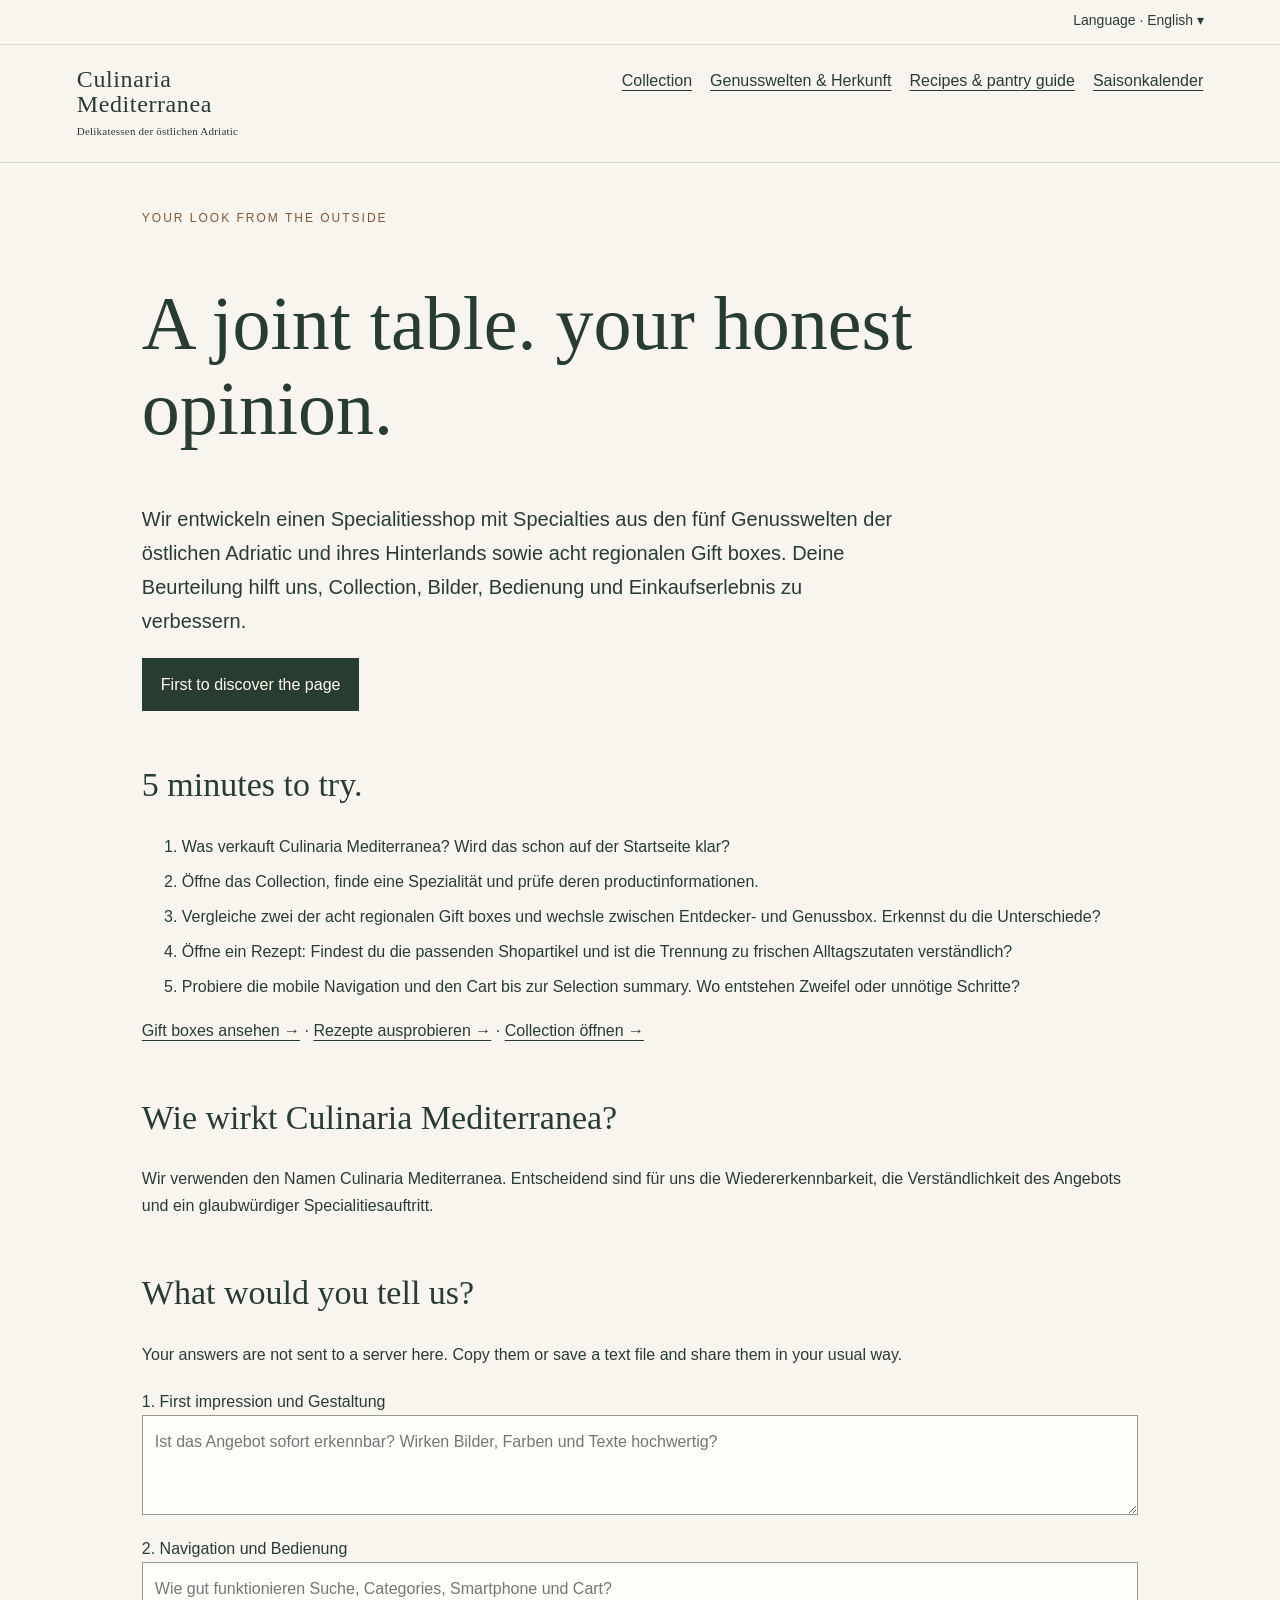
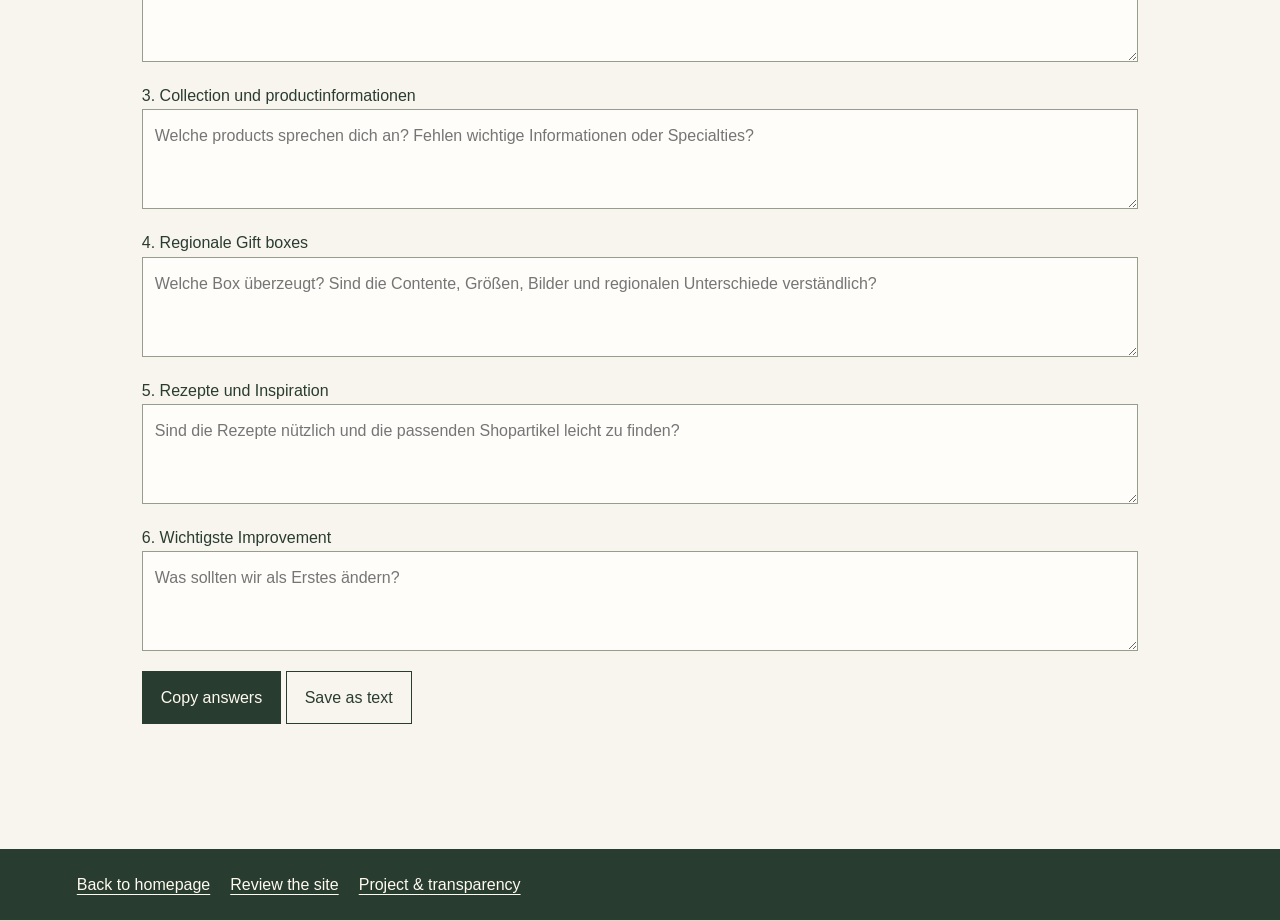
==== commit c8fef9df: "Align origin pages and linked navigation with the five culinary worlds" ====
--- a/beurteilung.html
+++ b/beurteilung.html
@@ -1 +1 @@
-<!doctype html><html lang="de"><head><meta charset="utf-8"><meta name="viewport" content="width=device-width,initial-scale=1"><title>Deine Beurteilung · Culinaria Mediterranea</title><meta name="description" content="Culinaria Mediterranea testen: Sortiment, acht regionale Geschenkboxen, Rezepte und Benutzerführung beurteilen."><link rel="stylesheet" href="./editorial.css?v=20261114-seedoils-1"><link rel="stylesheet" href="./language.css?v=20261114-culinaria-mediterranea-1"><script src="./language.js?v=20261115-regions-1"></script></head><body><a class="skip" href="#main">Zum Inhalt springen</a><header><a class="brand" href="./index.html"><span class="brand-name" translate="no">Culinaria<br>Mediterranea</span><small>Mediterrane Feinkost</small></a><nav aria-label="Hauptnavigation"><a href="./sortiment.html#collection">Sortiment</a><a href="./genussregionen.html">Unsere Genussregionen</a><a href="./genusswissen.html">Rezepte & Warenkunde</a><a href="./genusswissen.html#saison">Saisonkalender</a></nav></header><main id="main"><span class="eyebrow">Dein Blick von außen</span><h1>Ein gemeinsamer Tisch. Deine ehrliche Meinung.</h1><p class="intro">Wir entwickeln einen Feinkostshop mit Spezialitäten aus Adria, Balkan und den acht Genussregionen sowie acht regionalen Geschenkboxen. Deine Beurteilung hilft uns, Sortiment, Bilder, Bedienung und Einkaufserlebnis zu verbessern.</p><p><a class="btn" href="./index.html">Zuerst die Seite entdecken →</a></p><section><h2>Fünf Minuten zum Ausprobieren.</h2><ol><li>Was verkauft Culinaria Mediterranea? Wird das schon auf der Startseite klar?</li><li>Öffne das Sortiment, finde eine Spezialität und prüfe deren Produktinformationen.</li><li>Vergleiche zwei der acht regionalen Geschenkboxen und wechsle zwischen Entdecker- und Genussbox. Erkennst du die Unterschiede?</li><li>Öffne ein Rezept: Findest du die passenden Shopartikel und ist die Trennung zu frischen Alltagszutaten verständlich?</li><li>Probiere die mobile Navigation und den Warenkorb bis zur Bestellübersicht. Wo entstehen Zweifel oder unnötige Schritte?</li></ol><p><a href="./index.html#gifts">Geschenkboxen ansehen →</a> · <a href="./genusswissen.html#rezepte">Rezepte ausprobieren →</a> · <a href="./sortiment.html#collection">Sortiment öffnen →</a></p></section><section id="namen"><h2>Wie wirkt Culinaria Mediterranea?</h2><p>Wir verwenden den Namen Culinaria Mediterranea. Entscheidend sind für uns die Wiedererkennbarkeit, die Verständlichkeit des Angebots und ein glaubwürdiger Feinkostauftritt.</p></section><section id="feedback"><h2>Was würdest du uns sagen?</h2><p>Deine Antworten werden hier nicht an einen Server gesendet. Du kannst sie kopieren oder als Textdatei speichern und über deinen gewohnten Weg weitergeben.</p><form id="feedback-form"><label>1. Erster Eindruck und Gestaltung<textarea name="Eindruck und Gestaltung" placeholder="Ist das Angebot sofort erkennbar? Wirken Bilder, Farben und Texte hochwertig?"></textarea></label><label>2. Navigation und Bedienung<textarea name="Bedienung" placeholder="Wie gut funktionieren Suche, Kategorien, Smartphone und Warenkorb?"></textarea></label><label>3. Sortiment und Produktinformationen<textarea name="Sortiment" placeholder="Welche Produkte sprechen dich an? Fehlen wichtige Informationen oder Spezialitäten?"></textarea></label><label>4. Regionale Geschenkboxen<textarea name="Geschenkboxen" placeholder="Welche Box überzeugt? Sind die Inhalte, Größen, Bilder und regionalen Unterschiede verständlich?"></textarea></label><label>5. Rezepte und Inspiration<textarea name="Rezepte" placeholder="Sind die Rezepte nützlich und die passenden Shopartikel leicht zu finden?"></textarea></label><label>6. Wichtigste Verbesserung<textarea name="Verbesserung" placeholder="Was sollten wir als Erstes ändern?"></textarea></label><button type="button" id="copy-feedback">Antworten kopieren</button> <button type="button" class="light" id="download-feedback">Als Text speichern</button><p id="feedback-status" role="status"></p></form></section><script src="./review-feedback.js?v=20261114-culinaria-mediterranea-1"></script></main><footer><nav><a href="./index.html">Zur Startseite</a><a href="./beurteilung.html">Seite beurteilen</a><a href="./projekt.html">Projekt & Transparenz</a></nav></footer></body></html>+<!doctype html><html lang="de"><head><meta charset="utf-8"><meta name="viewport" content="width=device-width,initial-scale=1"><title>Deine Beurteilung · Culinaria Mediterranea</title><meta name="description" content="Culinaria Mediterranea testen: Sortiment, acht regionale Geschenkboxen, Rezepte und Benutzerführung beurteilen."><link rel="stylesheet" href="./editorial.css?v=20261114-seedoils-1"><link rel="stylesheet" href="./language.css?v=20261114-culinaria-mediterranea-1"><script src="./language.js?v=20261115-regions-1"></script></head><body><a class="skip" href="#main">Zum Inhalt springen</a><header><a class="brand" href="./index.html"><span class="brand-name" translate="no">Culinaria<br>Mediterranea</span><small>Delikatessen der östlichen Adria</small></a><nav aria-label="Hauptnavigation"><a href="./sortiment.html#collection">Sortiment</a><a href="./genussregionen.html">Genusswelten &amp; Herkunft</a><a href="./genusswissen.html">Rezepte & Warenkunde</a><a href="./genusswissen.html#saison">Saisonkalender</a></nav></header><main id="main"><span class="eyebrow">Dein Blick von außen</span><h1>Ein gemeinsamer Tisch. Deine ehrliche Meinung.</h1><p class="intro">Wir entwickeln einen Feinkostshop mit Spezialitäten aus den fünf Genusswelten der östlichen Adria und ihres Hinterlands sowie acht regionalen Geschenkboxen. Deine Beurteilung hilft uns, Sortiment, Bilder, Bedienung und Einkaufserlebnis zu verbessern.</p><p><a class="btn" href="./index.html">Zuerst die Seite entdecken →</a></p><section><h2>Fünf Minuten zum Ausprobieren.</h2><ol><li>Was verkauft Culinaria Mediterranea? Wird das schon auf der Startseite klar?</li><li>Öffne das Sortiment, finde eine Spezialität und prüfe deren Produktinformationen.</li><li>Vergleiche zwei der acht regionalen Geschenkboxen und wechsle zwischen Entdecker- und Genussbox. Erkennst du die Unterschiede?</li><li>Öffne ein Rezept: Findest du die passenden Shopartikel und ist die Trennung zu frischen Alltagszutaten verständlich?</li><li>Probiere die mobile Navigation und den Warenkorb bis zur Bestellübersicht. Wo entstehen Zweifel oder unnötige Schritte?</li></ol><p><a href="./index.html#gifts">Geschenkboxen ansehen →</a> · <a href="./genusswissen.html#rezepte">Rezepte ausprobieren →</a> · <a href="./sortiment.html#collection">Sortiment öffnen →</a></p></section><section id="namen"><h2>Wie wirkt Culinaria Mediterranea?</h2><p>Wir verwenden den Namen Culinaria Mediterranea. Entscheidend sind für uns die Wiedererkennbarkeit, die Verständlichkeit des Angebots und ein glaubwürdiger Feinkostauftritt.</p></section><section id="feedback"><h2>Was würdest du uns sagen?</h2><p>Deine Antworten werden hier nicht an einen Server gesendet. Du kannst sie kopieren oder als Textdatei speichern und über deinen gewohnten Weg weitergeben.</p><form id="feedback-form"><label>1. Erster Eindruck und Gestaltung<textarea name="Eindruck und Gestaltung" placeholder="Ist das Angebot sofort erkennbar? Wirken Bilder, Farben und Texte hochwertig?"></textarea></label><label>2. Navigation und Bedienung<textarea name="Bedienung" placeholder="Wie gut funktionieren Suche, Kategorien, Smartphone und Warenkorb?"></textarea></label><label>3. Sortiment und Produktinformationen<textarea name="Sortiment" placeholder="Welche Produkte sprechen dich an? Fehlen wichtige Informationen oder Spezialitäten?"></textarea></label><label>4. Regionale Geschenkboxen<textarea name="Geschenkboxen" placeholder="Welche Box überzeugt? Sind die Inhalte, Größen, Bilder und regionalen Unterschiede verständlich?"></textarea></label><label>5. Rezepte und Inspiration<textarea name="Rezepte" placeholder="Sind die Rezepte nützlich und die passenden Shopartikel leicht zu finden?"></textarea></label><label>6. Wichtigste Verbesserung<textarea name="Verbesserung" placeholder="Was sollten wir als Erstes ändern?"></textarea></label><button type="button" id="copy-feedback">Antworten kopieren</button> <button type="button" class="light" id="download-feedback">Als Text speichern</button><p id="feedback-status" role="status"></p></form></section><script src="./review-feedback.js?v=20261114-culinaria-mediterranea-1"></script></main><footer><nav><a href="./index.html">Zur Startseite</a><a href="./beurteilung.html">Seite beurteilen</a><a href="./projekt.html">Projekt & Transparenz</a></nav></footer></body></html>
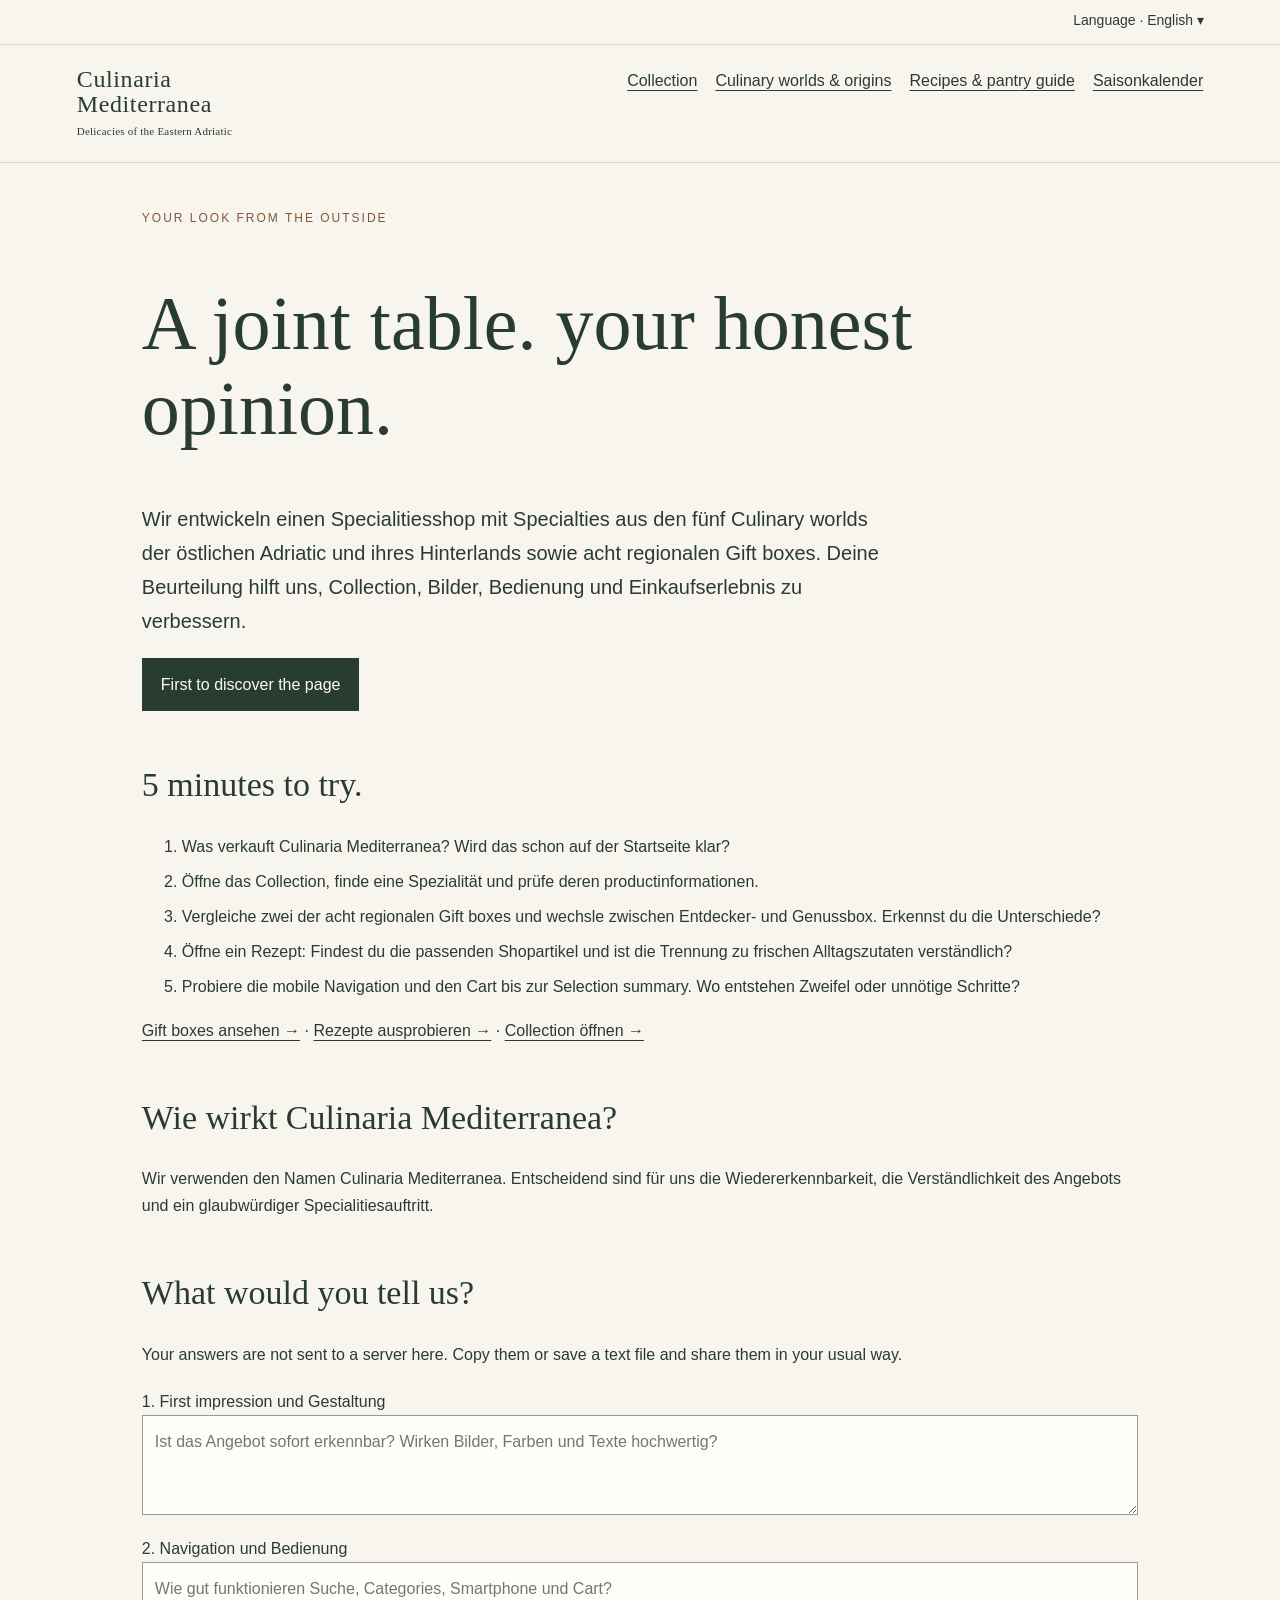
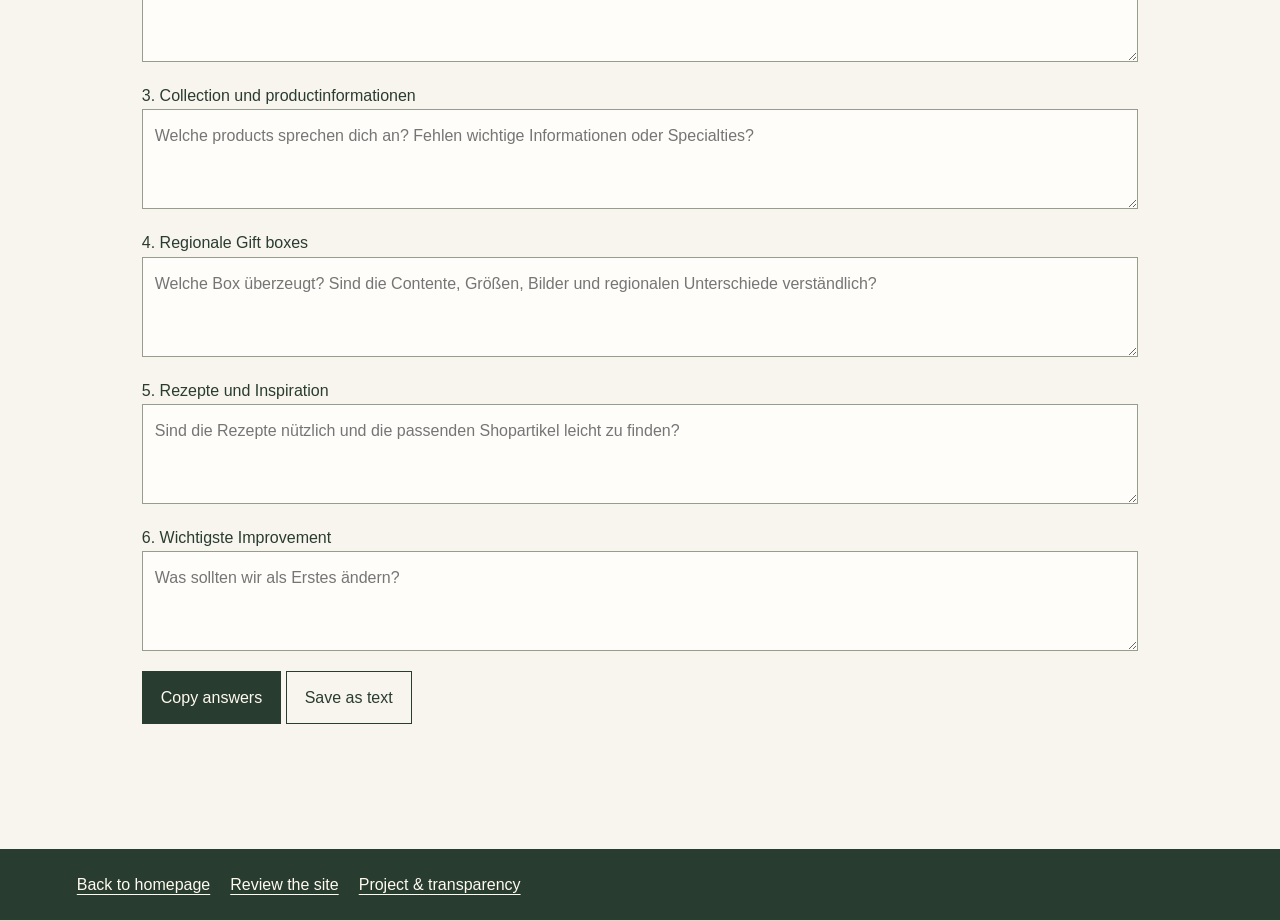
==== commit 9c4073bd: "Load updated language dictionaries across the site" ====
--- a/beurteilung.html
+++ b/beurteilung.html
@@ -1 +1 @@
-<!doctype html><html lang="de"><head><meta charset="utf-8"><meta name="viewport" content="width=device-width,initial-scale=1"><title>Deine Beurteilung · Culinaria Mediterranea</title><meta name="description" content="Culinaria Mediterranea testen: Sortiment, acht regionale Geschenkboxen, Rezepte und Benutzerführung beurteilen."><link rel="stylesheet" href="./editorial.css?v=20261114-seedoils-1"><link rel="stylesheet" href="./language.css?v=20261114-culinaria-mediterranea-1"><script src="./language.js?v=20261115-regions-1"></script></head><body><a class="skip" href="#main">Zum Inhalt springen</a><header><a class="brand" href="./index.html"><span class="brand-name" translate="no">Culinaria<br>Mediterranea</span><small>Delikatessen der östlichen Adria</small></a><nav aria-label="Hauptnavigation"><a href="./sortiment.html#collection">Sortiment</a><a href="./genussregionen.html">Genusswelten &amp; Herkunft</a><a href="./genusswissen.html">Rezepte & Warenkunde</a><a href="./genusswissen.html#saison">Saisonkalender</a></nav></header><main id="main"><span class="eyebrow">Dein Blick von außen</span><h1>Ein gemeinsamer Tisch. Deine ehrliche Meinung.</h1><p class="intro">Wir entwickeln einen Feinkostshop mit Spezialitäten aus den fünf Genusswelten der östlichen Adria und ihres Hinterlands sowie acht regionalen Geschenkboxen. Deine Beurteilung hilft uns, Sortiment, Bilder, Bedienung und Einkaufserlebnis zu verbessern.</p><p><a class="btn" href="./index.html">Zuerst die Seite entdecken →</a></p><section><h2>Fünf Minuten zum Ausprobieren.</h2><ol><li>Was verkauft Culinaria Mediterranea? Wird das schon auf der Startseite klar?</li><li>Öffne das Sortiment, finde eine Spezialität und prüfe deren Produktinformationen.</li><li>Vergleiche zwei der acht regionalen Geschenkboxen und wechsle zwischen Entdecker- und Genussbox. Erkennst du die Unterschiede?</li><li>Öffne ein Rezept: Findest du die passenden Shopartikel und ist die Trennung zu frischen Alltagszutaten verständlich?</li><li>Probiere die mobile Navigation und den Warenkorb bis zur Bestellübersicht. Wo entstehen Zweifel oder unnötige Schritte?</li></ol><p><a href="./index.html#gifts">Geschenkboxen ansehen →</a> · <a href="./genusswissen.html#rezepte">Rezepte ausprobieren →</a> · <a href="./sortiment.html#collection">Sortiment öffnen →</a></p></section><section id="namen"><h2>Wie wirkt Culinaria Mediterranea?</h2><p>Wir verwenden den Namen Culinaria Mediterranea. Entscheidend sind für uns die Wiedererkennbarkeit, die Verständlichkeit des Angebots und ein glaubwürdiger Feinkostauftritt.</p></section><section id="feedback"><h2>Was würdest du uns sagen?</h2><p>Deine Antworten werden hier nicht an einen Server gesendet. Du kannst sie kopieren oder als Textdatei speichern und über deinen gewohnten Weg weitergeben.</p><form id="feedback-form"><label>1. Erster Eindruck und Gestaltung<textarea name="Eindruck und Gestaltung" placeholder="Ist das Angebot sofort erkennbar? Wirken Bilder, Farben und Texte hochwertig?"></textarea></label><label>2. Navigation und Bedienung<textarea name="Bedienung" placeholder="Wie gut funktionieren Suche, Kategorien, Smartphone und Warenkorb?"></textarea></label><label>3. Sortiment und Produktinformationen<textarea name="Sortiment" placeholder="Welche Produkte sprechen dich an? Fehlen wichtige Informationen oder Spezialitäten?"></textarea></label><label>4. Regionale Geschenkboxen<textarea name="Geschenkboxen" placeholder="Welche Box überzeugt? Sind die Inhalte, Größen, Bilder und regionalen Unterschiede verständlich?"></textarea></label><label>5. Rezepte und Inspiration<textarea name="Rezepte" placeholder="Sind die Rezepte nützlich und die passenden Shopartikel leicht zu finden?"></textarea></label><label>6. Wichtigste Verbesserung<textarea name="Verbesserung" placeholder="Was sollten wir als Erstes ändern?"></textarea></label><button type="button" id="copy-feedback">Antworten kopieren</button> <button type="button" class="light" id="download-feedback">Als Text speichern</button><p id="feedback-status" role="status"></p></form></section><script src="./review-feedback.js?v=20261114-culinaria-mediterranea-1"></script></main><footer><nav><a href="./index.html">Zur Startseite</a><a href="./beurteilung.html">Seite beurteilen</a><a href="./projekt.html">Projekt & Transparenz</a></nav></footer></body></html>+<!doctype html><html lang="de"><head><meta charset="utf-8"><meta name="viewport" content="width=device-width,initial-scale=1"><title>Deine Beurteilung · Culinaria Mediterranea</title><meta name="description" content="Culinaria Mediterranea testen: Sortiment, acht regionale Geschenkboxen, Rezepte und Benutzerführung beurteilen."><link rel="stylesheet" href="./editorial.css?v=20261114-seedoils-1"><link rel="stylesheet" href="./language.css?v=20261114-culinaria-mediterranea-1"><script src="./language.js?v=20261119-map-copy"></script></head><body><a class="skip" href="#main">Zum Inhalt springen</a><header><a class="brand" href="./index.html"><span class="brand-name" translate="no">Culinaria<br>Mediterranea</span><small>Delikatessen der östlichen Adria</small></a><nav aria-label="Hauptnavigation"><a href="./sortiment.html#collection">Sortiment</a><a href="./genussregionen.html">Genusswelten &amp; Herkunft</a><a href="./genusswissen.html">Rezepte & Warenkunde</a><a href="./genusswissen.html#saison">Saisonkalender</a></nav></header><main id="main"><span class="eyebrow">Dein Blick von außen</span><h1>Ein gemeinsamer Tisch. Deine ehrliche Meinung.</h1><p class="intro">Wir entwickeln einen Feinkostshop mit Spezialitäten aus den fünf Genusswelten der östlichen Adria und ihres Hinterlands sowie acht regionalen Geschenkboxen. Deine Beurteilung hilft uns, Sortiment, Bilder, Bedienung und Einkaufserlebnis zu verbessern.</p><p><a class="btn" href="./index.html">Zuerst die Seite entdecken →</a></p><section><h2>Fünf Minuten zum Ausprobieren.</h2><ol><li>Was verkauft Culinaria Mediterranea? Wird das schon auf der Startseite klar?</li><li>Öffne das Sortiment, finde eine Spezialität und prüfe deren Produktinformationen.</li><li>Vergleiche zwei der acht regionalen Geschenkboxen und wechsle zwischen Entdecker- und Genussbox. Erkennst du die Unterschiede?</li><li>Öffne ein Rezept: Findest du die passenden Shopartikel und ist die Trennung zu frischen Alltagszutaten verständlich?</li><li>Probiere die mobile Navigation und den Warenkorb bis zur Bestellübersicht. Wo entstehen Zweifel oder unnötige Schritte?</li></ol><p><a href="./index.html#gifts">Geschenkboxen ansehen →</a> · <a href="./genusswissen.html#rezepte">Rezepte ausprobieren →</a> · <a href="./sortiment.html#collection">Sortiment öffnen →</a></p></section><section id="namen"><h2>Wie wirkt Culinaria Mediterranea?</h2><p>Wir verwenden den Namen Culinaria Mediterranea. Entscheidend sind für uns die Wiedererkennbarkeit, die Verständlichkeit des Angebots und ein glaubwürdiger Feinkostauftritt.</p></section><section id="feedback"><h2>Was würdest du uns sagen?</h2><p>Deine Antworten werden hier nicht an einen Server gesendet. Du kannst sie kopieren oder als Textdatei speichern und über deinen gewohnten Weg weitergeben.</p><form id="feedback-form"><label>1. Erster Eindruck und Gestaltung<textarea name="Eindruck und Gestaltung" placeholder="Ist das Angebot sofort erkennbar? Wirken Bilder, Farben und Texte hochwertig?"></textarea></label><label>2. Navigation und Bedienung<textarea name="Bedienung" placeholder="Wie gut funktionieren Suche, Kategorien, Smartphone und Warenkorb?"></textarea></label><label>3. Sortiment und Produktinformationen<textarea name="Sortiment" placeholder="Welche Produkte sprechen dich an? Fehlen wichtige Informationen oder Spezialitäten?"></textarea></label><label>4. Regionale Geschenkboxen<textarea name="Geschenkboxen" placeholder="Welche Box überzeugt? Sind die Inhalte, Größen, Bilder und regionalen Unterschiede verständlich?"></textarea></label><label>5. Rezepte und Inspiration<textarea name="Rezepte" placeholder="Sind die Rezepte nützlich und die passenden Shopartikel leicht zu finden?"></textarea></label><label>6. Wichtigste Verbesserung<textarea name="Verbesserung" placeholder="Was sollten wir als Erstes ändern?"></textarea></label><button type="button" id="copy-feedback">Antworten kopieren</button> <button type="button" class="light" id="download-feedback">Als Text speichern</button><p id="feedback-status" role="status"></p></form></section><script src="./review-feedback.js?v=20261114-culinaria-mediterranea-1"></script></main><footer><nav><a href="./index.html">Zur Startseite</a><a href="./beurteilung.html">Seite beurteilen</a><a href="./projekt.html">Projekt & Transparenz</a></nav></footer></body></html>
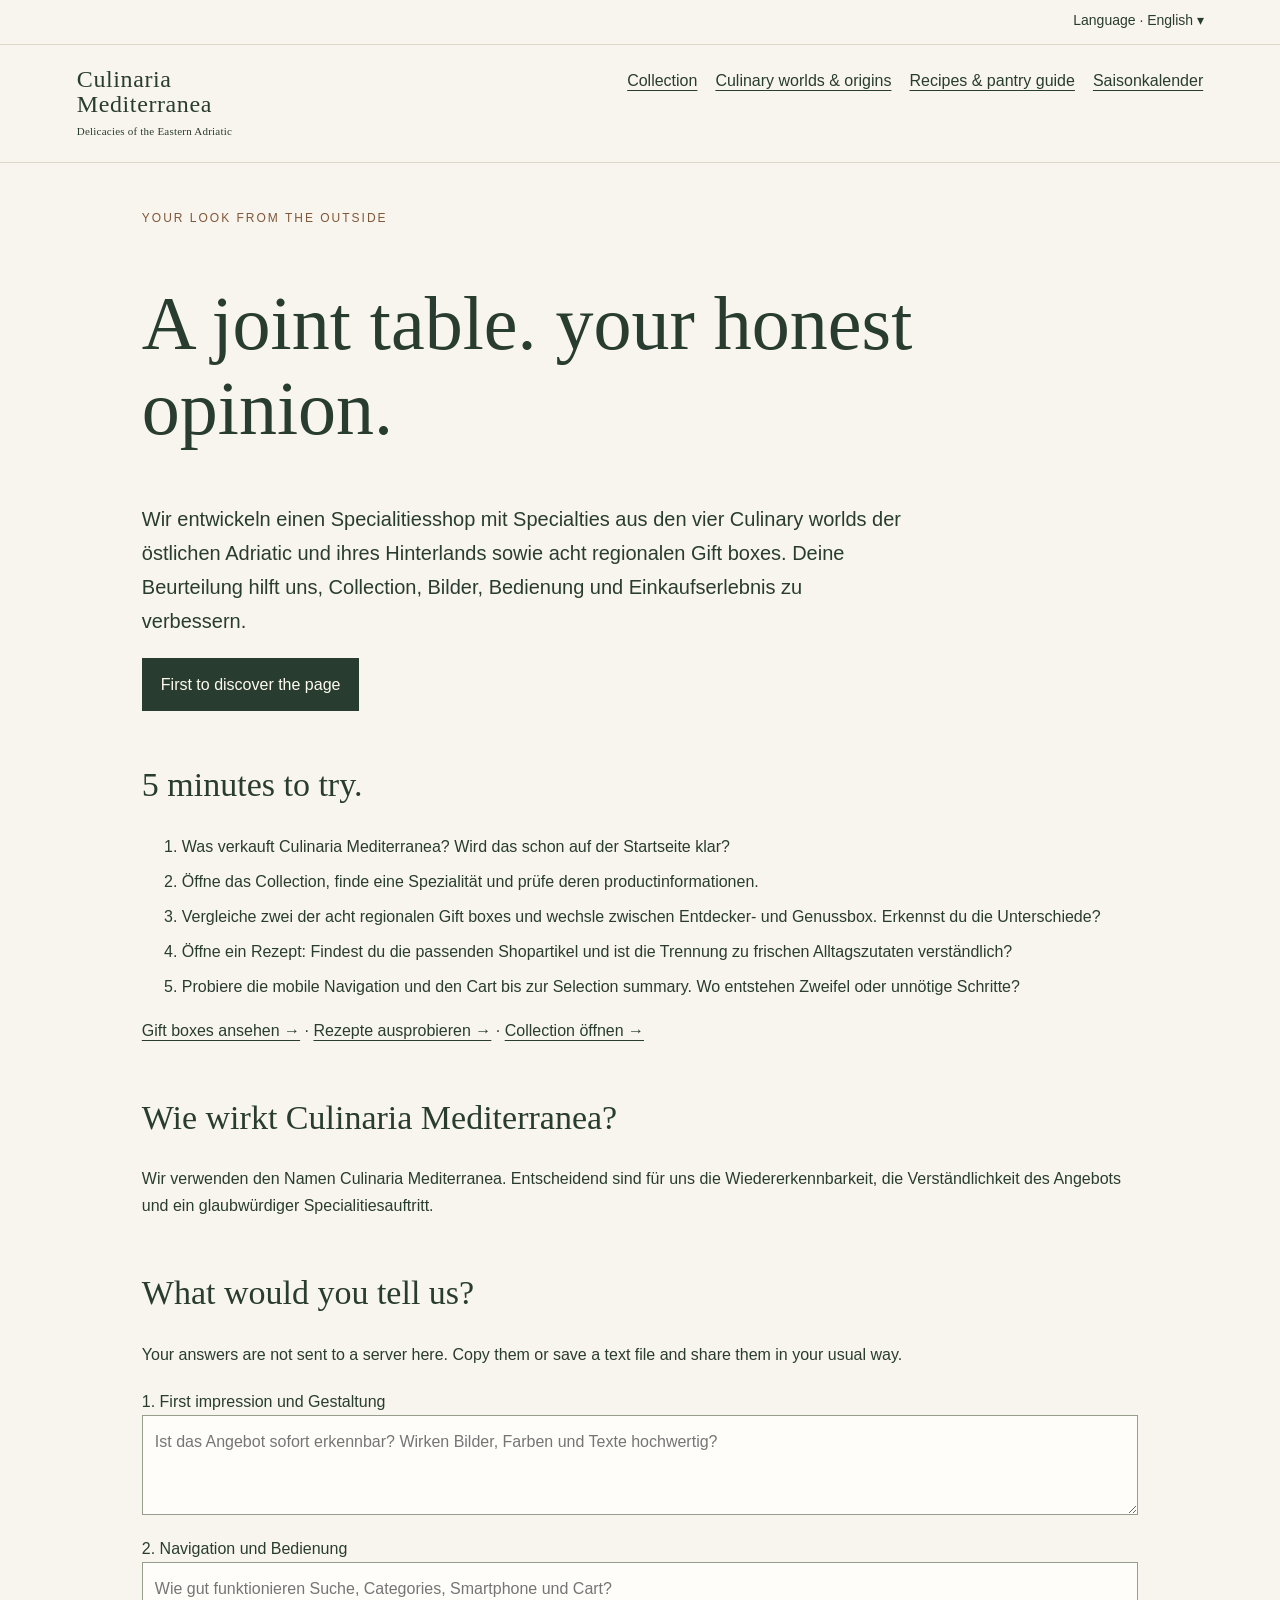
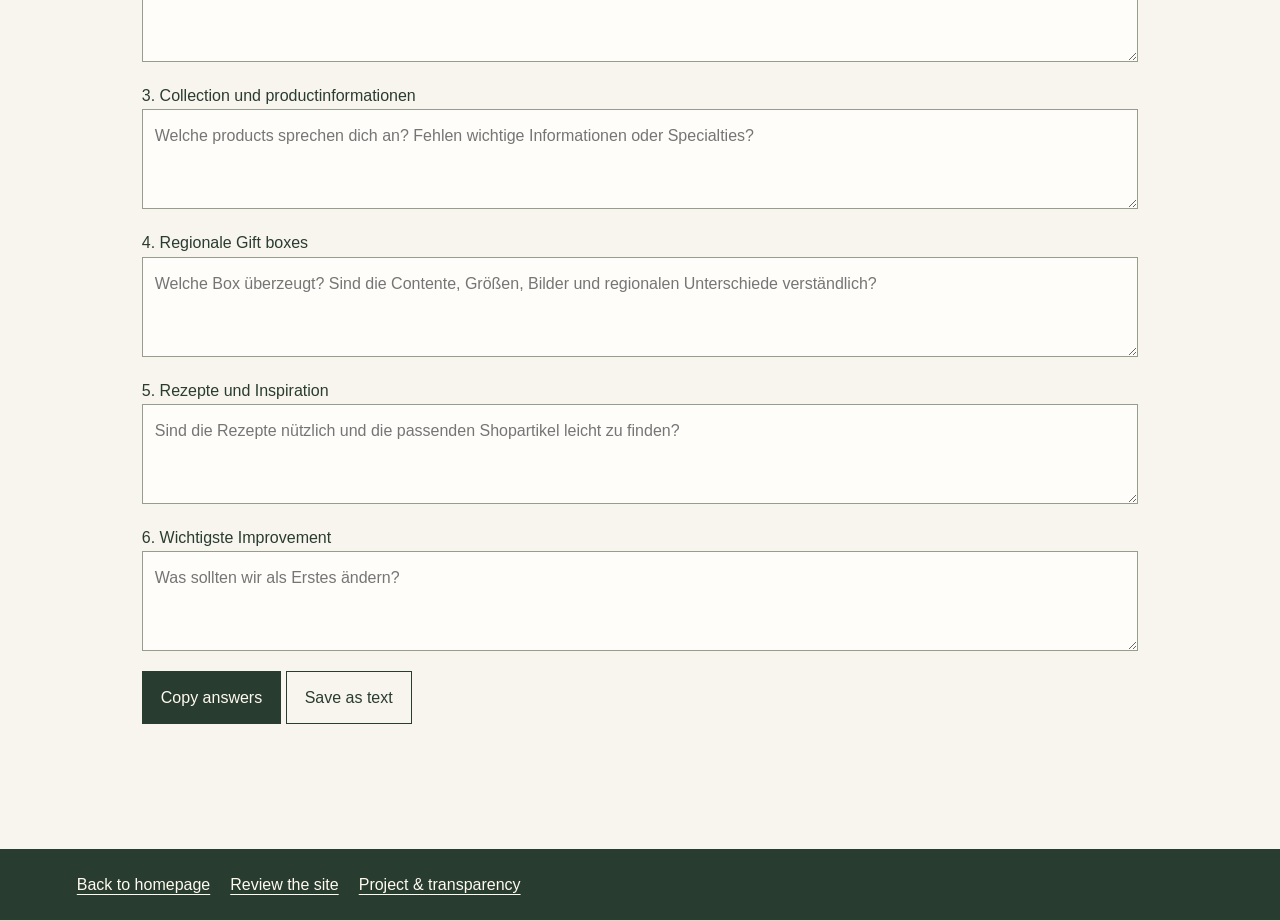
==== commit be9adde5: "Group coast and hinterland under Dalmatia and present four culinary worlds" ====
--- a/beurteilung.html
+++ b/beurteilung.html
@@ -1 +1 @@
-<!doctype html><html lang="de"><head><meta charset="utf-8"><meta name="viewport" content="width=device-width,initial-scale=1"><title>Deine Beurteilung · Culinaria Mediterranea</title><meta name="description" content="Culinaria Mediterranea testen: Sortiment, acht regionale Geschenkboxen, Rezepte und Benutzerführung beurteilen."><link rel="stylesheet" href="./editorial.css?v=20261114-seedoils-1"><link rel="stylesheet" href="./language.css?v=20261114-culinaria-mediterranea-1"><script src="./language.js?v=20261119-map-copy"></script></head><body><a class="skip" href="#main">Zum Inhalt springen</a><header><a class="brand" href="./index.html"><span class="brand-name" translate="no">Culinaria<br>Mediterranea</span><small>Delikatessen der östlichen Adria</small></a><nav aria-label="Hauptnavigation"><a href="./sortiment.html#collection">Sortiment</a><a href="./genussregionen.html">Genusswelten &amp; Herkunft</a><a href="./genusswissen.html">Rezepte & Warenkunde</a><a href="./genusswissen.html#saison">Saisonkalender</a></nav></header><main id="main"><span class="eyebrow">Dein Blick von außen</span><h1>Ein gemeinsamer Tisch. Deine ehrliche Meinung.</h1><p class="intro">Wir entwickeln einen Feinkostshop mit Spezialitäten aus den fünf Genusswelten der östlichen Adria und ihres Hinterlands sowie acht regionalen Geschenkboxen. Deine Beurteilung hilft uns, Sortiment, Bilder, Bedienung und Einkaufserlebnis zu verbessern.</p><p><a class="btn" href="./index.html">Zuerst die Seite entdecken →</a></p><section><h2>Fünf Minuten zum Ausprobieren.</h2><ol><li>Was verkauft Culinaria Mediterranea? Wird das schon auf der Startseite klar?</li><li>Öffne das Sortiment, finde eine Spezialität und prüfe deren Produktinformationen.</li><li>Vergleiche zwei der acht regionalen Geschenkboxen und wechsle zwischen Entdecker- und Genussbox. Erkennst du die Unterschiede?</li><li>Öffne ein Rezept: Findest du die passenden Shopartikel und ist die Trennung zu frischen Alltagszutaten verständlich?</li><li>Probiere die mobile Navigation und den Warenkorb bis zur Bestellübersicht. Wo entstehen Zweifel oder unnötige Schritte?</li></ol><p><a href="./index.html#gifts">Geschenkboxen ansehen →</a> · <a href="./genusswissen.html#rezepte">Rezepte ausprobieren →</a> · <a href="./sortiment.html#collection">Sortiment öffnen →</a></p></section><section id="namen"><h2>Wie wirkt Culinaria Mediterranea?</h2><p>Wir verwenden den Namen Culinaria Mediterranea. Entscheidend sind für uns die Wiedererkennbarkeit, die Verständlichkeit des Angebots und ein glaubwürdiger Feinkostauftritt.</p></section><section id="feedback"><h2>Was würdest du uns sagen?</h2><p>Deine Antworten werden hier nicht an einen Server gesendet. Du kannst sie kopieren oder als Textdatei speichern und über deinen gewohnten Weg weitergeben.</p><form id="feedback-form"><label>1. Erster Eindruck und Gestaltung<textarea name="Eindruck und Gestaltung" placeholder="Ist das Angebot sofort erkennbar? Wirken Bilder, Farben und Texte hochwertig?"></textarea></label><label>2. Navigation und Bedienung<textarea name="Bedienung" placeholder="Wie gut funktionieren Suche, Kategorien, Smartphone und Warenkorb?"></textarea></label><label>3. Sortiment und Produktinformationen<textarea name="Sortiment" placeholder="Welche Produkte sprechen dich an? Fehlen wichtige Informationen oder Spezialitäten?"></textarea></label><label>4. Regionale Geschenkboxen<textarea name="Geschenkboxen" placeholder="Welche Box überzeugt? Sind die Inhalte, Größen, Bilder und regionalen Unterschiede verständlich?"></textarea></label><label>5. Rezepte und Inspiration<textarea name="Rezepte" placeholder="Sind die Rezepte nützlich und die passenden Shopartikel leicht zu finden?"></textarea></label><label>6. Wichtigste Verbesserung<textarea name="Verbesserung" placeholder="Was sollten wir als Erstes ändern?"></textarea></label><button type="button" id="copy-feedback">Antworten kopieren</button> <button type="button" class="light" id="download-feedback">Als Text speichern</button><p id="feedback-status" role="status"></p></form></section><script src="./review-feedback.js?v=20261114-culinaria-mediterranea-1"></script></main><footer><nav><a href="./index.html">Zur Startseite</a><a href="./beurteilung.html">Seite beurteilen</a><a href="./projekt.html">Projekt & Transparenz</a></nav></footer></body></html>+<!doctype html><html lang="de"><head><meta charset="utf-8"><meta name="viewport" content="width=device-width,initial-scale=1"><title>Deine Beurteilung · Culinaria Mediterranea</title><meta name="description" content="Culinaria Mediterranea testen: Sortiment, acht regionale Geschenkboxen, Rezepte und Benutzerführung beurteilen."><link rel="stylesheet" href="./editorial.css?v=20261114-seedoils-1"><link rel="stylesheet" href="./language.css?v=20261114-culinaria-mediterranea-1"><script src="./language.js?v=20261119-map-copy"></script></head><body><a class="skip" href="#main">Zum Inhalt springen</a><header><a class="brand" href="./index.html"><span class="brand-name" translate="no">Culinaria<br>Mediterranea</span><small>Delikatessen der östlichen Adria</small></a><nav aria-label="Hauptnavigation"><a href="./sortiment.html#collection">Sortiment</a><a href="./genussregionen.html">Genusswelten &amp; Herkunft</a><a href="./genusswissen.html">Rezepte & Warenkunde</a><a href="./genusswissen.html#saison">Saisonkalender</a></nav></header><main id="main"><span class="eyebrow">Dein Blick von außen</span><h1>Ein gemeinsamer Tisch. Deine ehrliche Meinung.</h1><p class="intro">Wir entwickeln einen Feinkostshop mit Spezialitäten aus den vier Genusswelten der östlichen Adria und ihres Hinterlands sowie acht regionalen Geschenkboxen. Deine Beurteilung hilft uns, Sortiment, Bilder, Bedienung und Einkaufserlebnis zu verbessern.</p><p><a class="btn" href="./index.html">Zuerst die Seite entdecken →</a></p><section><h2>Fünf Minuten zum Ausprobieren.</h2><ol><li>Was verkauft Culinaria Mediterranea? Wird das schon auf der Startseite klar?</li><li>Öffne das Sortiment, finde eine Spezialität und prüfe deren Produktinformationen.</li><li>Vergleiche zwei der acht regionalen Geschenkboxen und wechsle zwischen Entdecker- und Genussbox. Erkennst du die Unterschiede?</li><li>Öffne ein Rezept: Findest du die passenden Shopartikel und ist die Trennung zu frischen Alltagszutaten verständlich?</li><li>Probiere die mobile Navigation und den Warenkorb bis zur Bestellübersicht. Wo entstehen Zweifel oder unnötige Schritte?</li></ol><p><a href="./index.html#gifts">Geschenkboxen ansehen →</a> · <a href="./genusswissen.html#rezepte">Rezepte ausprobieren →</a> · <a href="./sortiment.html#collection">Sortiment öffnen →</a></p></section><section id="namen"><h2>Wie wirkt Culinaria Mediterranea?</h2><p>Wir verwenden den Namen Culinaria Mediterranea. Entscheidend sind für uns die Wiedererkennbarkeit, die Verständlichkeit des Angebots und ein glaubwürdiger Feinkostauftritt.</p></section><section id="feedback"><h2>Was würdest du uns sagen?</h2><p>Deine Antworten werden hier nicht an einen Server gesendet. Du kannst sie kopieren oder als Textdatei speichern und über deinen gewohnten Weg weitergeben.</p><form id="feedback-form"><label>1. Erster Eindruck und Gestaltung<textarea name="Eindruck und Gestaltung" placeholder="Ist das Angebot sofort erkennbar? Wirken Bilder, Farben und Texte hochwertig?"></textarea></label><label>2. Navigation und Bedienung<textarea name="Bedienung" placeholder="Wie gut funktionieren Suche, Kategorien, Smartphone und Warenkorb?"></textarea></label><label>3. Sortiment und Produktinformationen<textarea name="Sortiment" placeholder="Welche Produkte sprechen dich an? Fehlen wichtige Informationen oder Spezialitäten?"></textarea></label><label>4. Regionale Geschenkboxen<textarea name="Geschenkboxen" placeholder="Welche Box überzeugt? Sind die Inhalte, Größen, Bilder und regionalen Unterschiede verständlich?"></textarea></label><label>5. Rezepte und Inspiration<textarea name="Rezepte" placeholder="Sind die Rezepte nützlich und die passenden Shopartikel leicht zu finden?"></textarea></label><label>6. Wichtigste Verbesserung<textarea name="Verbesserung" placeholder="Was sollten wir als Erstes ändern?"></textarea></label><button type="button" id="copy-feedback">Antworten kopieren</button> <button type="button" class="light" id="download-feedback">Als Text speichern</button><p id="feedback-status" role="status"></p></form></section><script src="./review-feedback.js?v=20261114-culinaria-mediterranea-1"></script></main><footer><nav><a href="./index.html">Zur Startseite</a><a href="./beurteilung.html">Seite beurteilen</a><a href="./projekt.html">Projekt & Transparenz</a></nav></footer></body></html>
